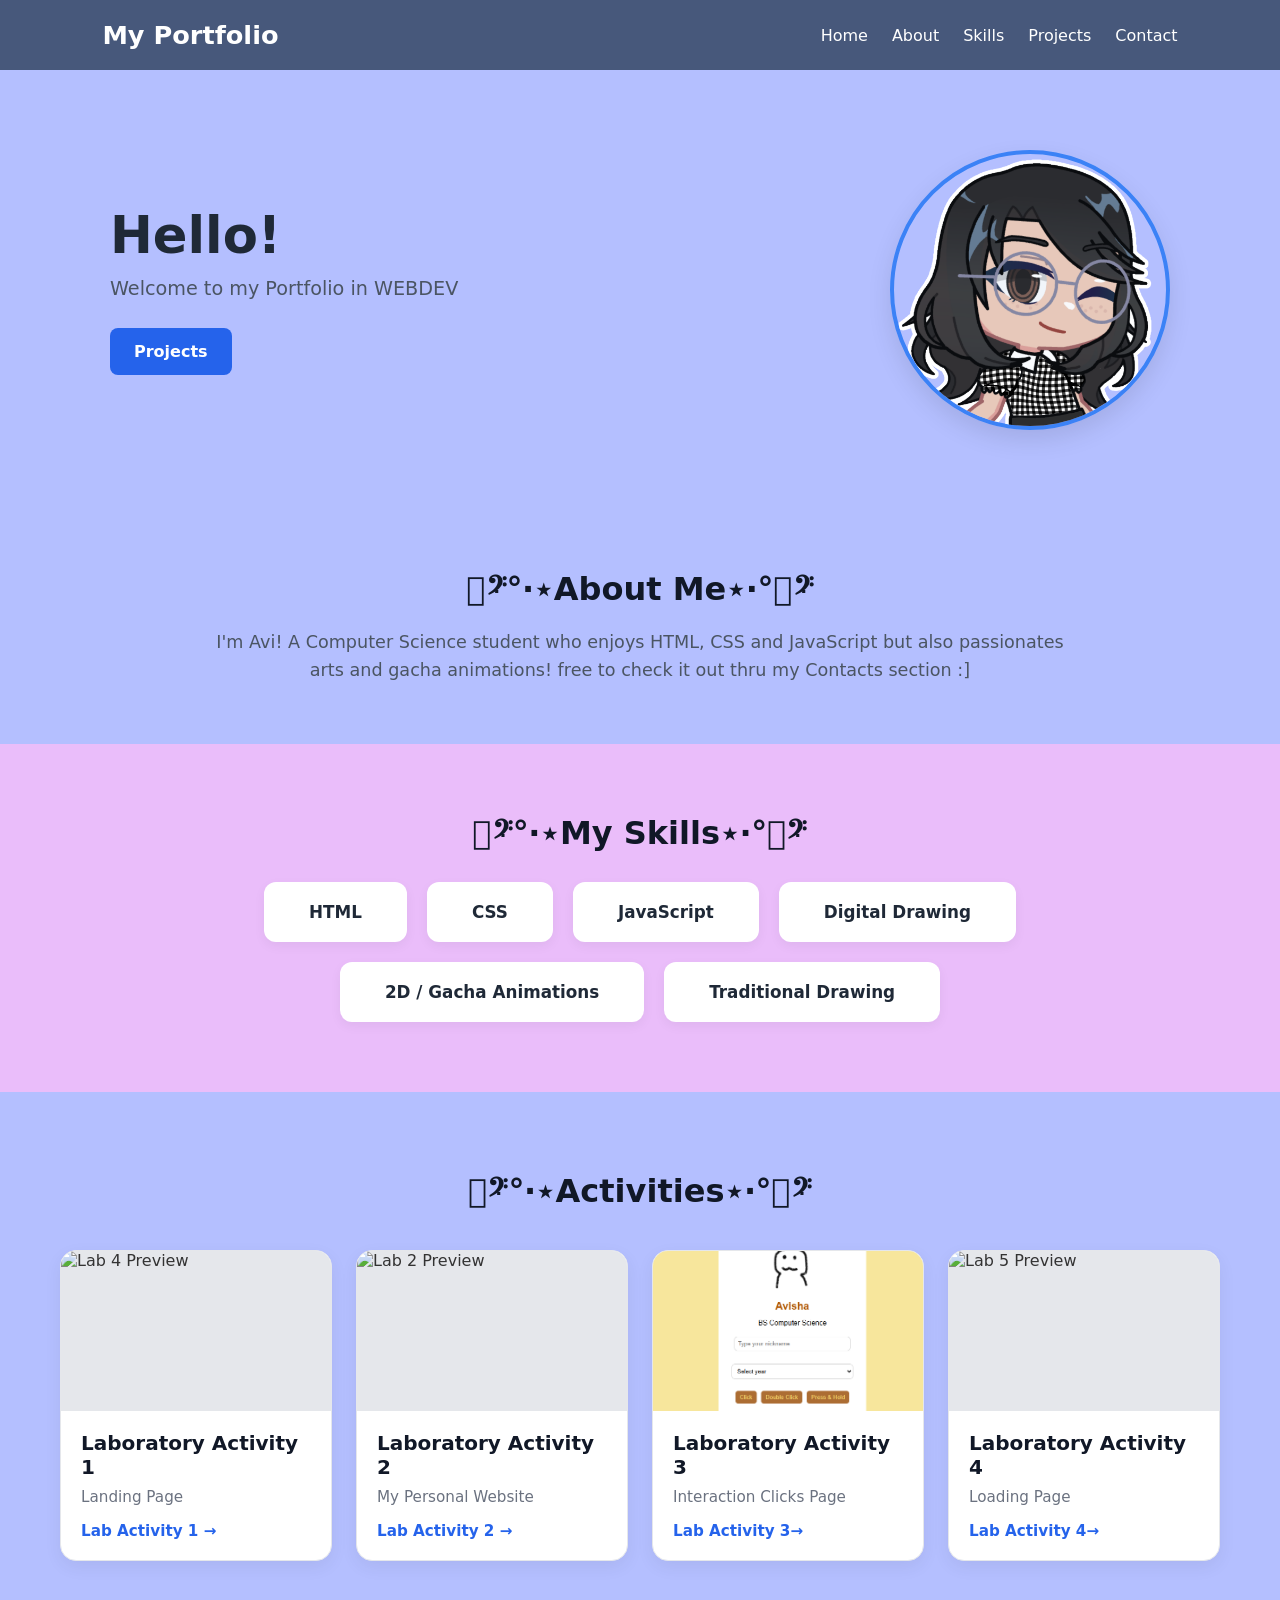
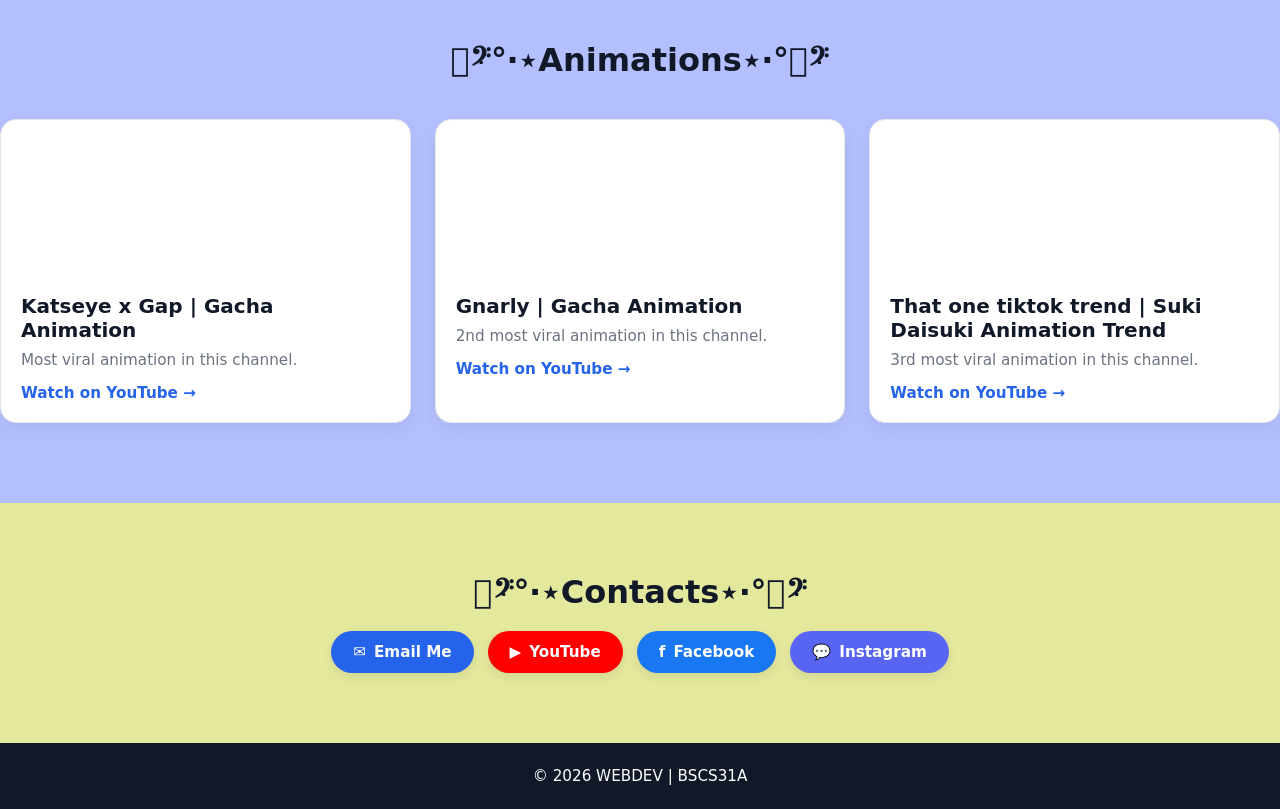
==== index.html @ 80cb9789 "Rename PORTFOLIO.html to index.html" ====
<!DOCTYPE html>
<html lang="en">
<head>
    <meta charset="UTF-8">
    <meta name="viewport" content="width=device-width, initial-scale=1.0">
    <title>My Portfolio</title>
    <style>
        /* Reset and Base Styles */
        * {
            margin: 0;
            padding: 0;
            box-sizing: border-box;
            font-family: system-ui, -apple-system, BlinkMacSystemFont, 'Segoe UI', Roboto, Oxygen, Ubuntu, Cantarell, 'Open Sans', 'Helvetica Neue', sans-serif;
            scroll-behavior: smooth;
        }

        body {
            background-color: #b4bfff;
            color: #333333;
        }

        /* Dark Top Navigation Bar */
        header {
            background-color: #47587b;
            color: #ffffff;
            display: flex;
            justify-content: space-between;
            align-items: center;
            padding: 20px 8%;
            position: sticky;
            top: 0;
            z-index: 1000;
        }

        header h1 {
            font-size: 1.6rem;
            font-weight: bold;
        }

        nav ul {
            display: flex;
            list-style: none;
            gap: 24px;
        }

        nav a {
            color: #ffffff;
            text-decoration: none;
            font-size: 1rem;
            font-weight: 500;
            transition: color 0.2s;
        }

        nav a:hover {
            color: #3b82f6;
        }

        /* Hero / Greeting Section */
        .hero {
            display: flex;
            justify-content: space-between;
            align-items: center;
            max-width: 1100px;
            margin: 0 auto;
            padding: 80px 20px;
        }

        .hero-text {
            max-width: 500px;
        }

        .hero-text h2 {
            font-size: 3.2rem;
            font-weight: 800;
            color: #1f2937;
            margin-bottom: 12px;
        }

        .hero-text p {
            font-size: 1.2rem;
            color: #4b5563;
            margin-bottom: 28px;
        }

        .btn-projects {
            display: inline-block;
            background-color: #2563eb;
            color: #ffffff;
            padding: 14px 24px;
            border-radius: 8px;
            text-decoration: none;
            font-weight: 600;
            font-size: 1rem;
            transition: background-color 0.2s;
        }

        .btn-projects:hover {
            background-color: #1d4ed8;
        }

        .hero-img-container {
            width: 280px;
            height: 280px;
            border-radius: 50%;
            border: 4px solid #3b82f6;
            overflow: hidden;
            display: flex;
            justify-content: center;
            align-items: center;
            box-shadow: 0 10px 25px rgba(0,0,0,0.1);
        }

        .hero-img-container img {
            width: 100%;
            height: 100%;
            object-fit: cover;
            transform: scale(2.0) translate(10px, 50px);
            
        }

        /* About Section */
        .section-title {
            text-align: center;
            font-size: 2rem;
            font-weight: bold;
            color: #111827;
            margin-bottom: 20px;
        }

        .about-section {
            max-width: 900px;
            margin: 0 auto;
            padding: 60px 20px;
            text-align: center;
        }

        .about-section p {
            color: #4b5563;
            font-size: 1.1rem;
            line-height: 1.6;
        }

        /* Skills Section with Light Gray Background */
        .skills-section {
            background-color: #eabdfa;
            padding: 70px 20px;
            text-align: center;
        }

        .skills-grid {
            display: flex;
            justify-content: center;
            flex-wrap: wrap;
            gap: 20px;
            max-width: 1000px;
            margin: 30px auto 0;
        }

        .skill-pill {
            background-color: #ffffff;
            padding: 20px 45px;
            border-radius: 12px;
            font-weight: bold;
            color: #1f2937;
            box-shadow: 0 4px 12px rgba(0, 0, 0, 0.05);
            font-size: 1.05rem;
        }

        /* Activities / Projects Section */
        .activities-section {
            max-width: 1200px;
            margin: 0 auto;
            padding: 80px 20px;
        }

        .activity-grid {
            display: grid;
            grid-template-columns: repeat(auto-fit, minmax(250px, 1fr));
            gap: 24px;
            margin-top: 40px;
        }

        .activity-card {
            background-color: #ffffff;
            border-radius: 16px;
            overflow: hidden;
            box-shadow: 0 6px 18px rgba(0,0,0,0.06);
            border: 1px solid #e5e7eb;
            transition: transform 0.2s, box-shadow 0.2s;
        }

        .activity-card:hover {
            transform: translateY(-4px);
            box-shadow: 0 12px 24px rgba(0,0,0,0.1);
        }

        .card-preview {
            width: 100%;
            height: 160px;
            background-color: #e5e7eb;
            overflow: hidden;
        }

        .card-preview img {
            width: 100%;
            height: 100%;
            object-fit: cover;
        }

        .card-content {
            padding: 20px;
        }

        .card-content h3 {
            font-size: 1.25rem;
            font-weight: bold;
            color: #111827;
            margin-bottom: 8px;
        }

        .card-content p {
            font-size: 0.95rem;
            color: #6b7280;
            line-height: 1.4;
            margin-bottom: 12px;
        }

        .card-content a {
            color: #2563eb;
            text-decoration: none;
            font-weight: bold;
            font-size: 0.95rem;
        }
        
        /* Shorts Grid Layout (Slightly narrower cards for vertical videos) */
.shorts-grid {
    display: grid;
    grid-template-columns: repeat(auto-fit, minmax(240px, 300px));
    gap: 24px;
    justify-content: center;
}

/* Vertical 9:16 Ratio Container */
.short-container {
    position: relative;
    width: 100%;
    padding-bottom: 177.78%; /* 9:16 Vertical Ratio */
    height: 0;
    overflow: hidden;
    background-color: #000000;
    border-top-left-radius: 16px;
    border-top-right-radius: 16px;
}

.short-container iframe {
    position: absolute;
    top: 0;
    left: 0;
    width: 100%;
    height: 100%;
    border: none;
}
.video-thumb {
    width: 100%;
    height: 100%;
    object-fit: cover;
    border-top-left-radius: 16px;
    border-top-right-radius: 16px;
}
        /* Contact Section */
        .contact-section {
            margin-top: 80px;
            background-color: #aec5dc;
            padding: 70px 20px;
            text-align: center;
        }

        /* Contact Section Alignment */
.contact-section {
    background-color: #e4e89d;
    padding: 70px 20px;
    text-align: center;
}

.contact-subtext {
    color: #6b7280;
    font-size: 1rem;
    margin-bottom: 25px;
}

/* Button Container */
.contact-buttons {
    display: flex;
    justify-content: center;
    flex-wrap: wrap;
    gap: 14px;
    max-width: 650px;
    margin: 0 auto;
}

/* Base Button Styling */
.btn-contact {
    display: inline-flex;
    align-items: center;
    gap: 8px;
    padding: 12px 22px;
    border-radius: 30px;
    font-size: 0.95rem;
    font-weight: 600;
    text-decoration: none;
    color: #ffffff;
    transition: transform 0.2s, box-shadow 0.2s, background-color 0.2s;
    box-shadow: 0 4px 10px rgba(0, 0, 0, 0.08);
}

.btn-contact:hover {
    transform: translateY(-3px);
    box-shadow: 0 8px 18px rgba(0, 0, 0, 0.15);
}

/* Individual Platform Colors */
.btn-email {
    background-color: #2563eb; /* Blue */
}
.btn-email:hover {
    background-color: #1d4ed8;
}

.btn-yt {
    background-color: #ff0000; /* Red */
}
.btn-yt:hover {
    background-color: #cc0000;
}

.btn-fb {
    background-color: #1877f2; /* Facebook Blue */
}
.btn-fb:hover {
    background-color: #0d65d9;
}

.btn-instagram {
    background-color: #5865f2; /* Discord Blurple */
}
.btn-instagram:hover {
    background-color: #4752c4;
}

        /* Dark Footer */
        footer {
            background-color: #111827;
            color: #ffffff;
            text-align: center;
            padding: 24px;
            font-size: 0.95rem;
        }

        /* Mobile Responsiveness */
        @media (max-width: 768px) {
            .hero {
                flex-direction: column-reverse;
                text-align: center;
                gap: 40px;
            }
            .hero-text h2 {
                font-size: 2.4rem;
            }
            nav ul {
                gap: 12px;
                font-size: 0.9rem;
            }
        }
    </style>
</head>
<body>

<!--HTML NA ITO-->
    <!-- Dark Navigation Header -->
    <header>
        <h1>My Portfolio</h1>
        <nav>
            <ul>
                <li><a href="#home">Home</a></li>
                <li><a href="#about">About</a></li>
                <li><a href="#skills">Skills</a></li>
                <li><a href="#projects">Projects</a></li>
                <li><a href="#contact">Contact</a></li>
            </ul>
        </nav>
    </header>

    <!-- Main Hero Section -->
    <section id="home" class="hero">
        <div class="hero-text">
            <h2>Hello!</h2>
            <p>Welcome to my Portfolio in WEBDEV</p>
            <a href="#projects" class="btn-projects">Projects</a>
        </div>
        <div class="hero-img-container">
            <!-- Replace 'yey.png' with your avatar image file name -->
            <img src="gacha.png" alt="Profile Avatar">
        </div>
    </section>

    <!-- About Me Section -->
    <section id="about" class="about-section">
        <h2 class="section-title">𓏲ּ𝄢°‧⋆About Me⋆‧°𓏲ּ𝄢</h2>
        <p>
            I'm Avi! A Computer Science student who enjoys HTML, CSS and JavaScript but also passionates arts and gacha animations! free to check it out thru my Contacts section :]
        </p>
    </section>

    <!-- Skills Section -->
    <section id="skills" class="skills-section">
        <h2 class="section-title">𓏲ּ𝄢°‧⋆My Skills⋆‧°𓏲ּ𝄢</h2>
        <div class="skills-grid">
            <div class="skill-pill">HTML</div>
            <div class="skill-pill">CSS</div>
            <div class="skill-pill">JavaScript</div>
            <div class="skill-pill">Digital Drawing</div>
            <div class="skill-pill">2D / Gacha Animations</div>
            <div class="skill-pill">Traditional Drawing</div>
        </div>
    </section>

    <!-- Projects / Activities Section -->
    <section id="projects" class="activities-section">
        <h2 class="section-title">𓏲ּ𝄢°‧⋆Activities⋆‧°𓏲ּ𝄢</h2>
        
        <div class="activity-grid">
            <!-- Laboratory Activity 1 -->
            <div class="activity-card">
                <div class="card-preview">
                    <img src="picture1.png" alt="Lab 4 Preview">
                </div>
                <div class="card-content">
                    <h3>Laboratory Activity 1</h3>
                    <p>Landing Page</p>
                    <a href="Activity.html" target="_blank">Lab Activity 1 &rarr;</a>
                </div>
            </div>

            <!-- Laboratory Activity 2 -->
            <div class="activity-card">
                <div class="card-preview">
                    <img src="picture2.png" alt="Lab 2 Preview">
                </div>
                <div class="card-content">
                    <h3>Laboratory Activity 2</h3>
                    <p>My Personal Website</p>
                    <a href="Activity2.html" target="_blank">Lab Activity 2 &rarr;</a>
                </div>
            </div>

            <!-- Laboratory Activity 3-->
            <div class="activity-card">
                <div class="card-preview">
                    <img src="picture4.PNG" alt="Lab 3 Preview">
                </div>
                <div class="card-content">
                    <h3>Laboratory Activity 3</h3>
                    <p>Interaction Clicks Page</p>
                    <a href="2profile.html" target="_blank">Lab Activity 3&rarr;</a>
                </div>
            </div>

            <!-- Laboratory Activity 4 -->
             <div class="activity-card">
                <div class="card-preview">
                    <img src="picture5.png" alt="Lab 5 Preview">
                </div>
                <div class="card-content">
                    <h3>Laboratory Activity 4</h3>
                    <p>Loading Page</p>
                    <a href="Activity4.html" target="_blank">Lab Activity 4&rarr;</a>
                </div>
            </div>
    </section>

    <section class="videos-section">
    <h2 class="section-title">𓏲ּ𝄢°‧⋆Animations⋆‧°𓏲ּ𝄢</h2>

    <div class="activity-grid">
        <!-- Video Card 1 -->
        <div class="activity-card">
            <div class="video-container">
                <iframe 
                    src="https://www.youtube.com/embed/sNlD7rQQYEw"
                    title="YouTube video player" 
                    frameborder="0" 
                    allow="accelerometer; autoplay; clipboard-write; encrypted-media; gyroscope; picture-in-picture" 
                    allowfullscreen>
                </iframe>   
            </div>
            <div class="card-content">
                <h3>Katseye x Gap | Gacha Animation</h3>
                <p>Most viral animation in this channel.</p>
                <a href="https://www.youtube.com/shorts/sNlD7rQQYEw" target="_blank" class="card-link">
                    Watch on YouTube &rarr;
                </a>
            </div>
        </div>

        <!-- Video Card 2 -->
        <div class="activity-card">
            <div class="video-container">
                <iframe 
                    src="https://www.youtube.com/embed/wh6aza7DMfI" 
                    title="YouTube video player" 
                    frameborder="0" 
                    allow="accelerometer; autoplay; clipboard-write; encrypted-media; gyroscope; picture-in-picture" 
                    allowfullscreen>
                </iframe>
            </div>
            <div class="card-content">
                <h3>Gnarly | Gacha Animation</h3>
                <p>2nd most viral animation in this channel.</p>
                <a href="https://www.youtube.com/shorts/wh6aza7DMfI" target="_blank" class="card-link">
                    Watch on YouTube &rarr;
                </a>
            </div>
        </div>

        <!-- Video Card 3 -->
        <div class="activity-card">
            <div class="video-container">
                <iframe 
                    src="https://www.youtube.com/embed/biYTb5ny080" 
                    title="YouTube video player" 
                    frameborder="0" 
                    allow="accelerometer; autoplay; clipboard-write; encrypted-media; gyroscope; picture-in-picture" 
                    allowfullscreen>
                </iframe>
            </div>
            <div class="card-content">
                <h3>That one tiktok trend | Suki Daisuki Animation Trend</h3>
                <p>3rd most viral animation in this channel.</p>
                <a href="https://www.youtube.com/shorts/biYTb5ny080" target="_blank" class="card-link">
                    Watch on YouTube &rarr;
                </a>
            </div>
        </div>
    </div>
</section>

    <!-- Contact Section -->
    <section id="contact" class="contact-section">
        <h2 class="section-title">𓏲ּ𝄢°‧⋆Contacts⋆‧°𓏲ּ𝄢</h2>
        
    <div class="contact-buttons">
        <!-- Email Button -->
        <a href="https://mail.google.com/mail/?view=cm&fs=1&to=avchavas@gmail.com" target="_blank" class="btn-contact btn-email">
            <span>✉️</span> Email Me
        </a>

        <!-- YouTube Button -->
        <a href="https://www.youtube.com/@Aaaavii" target="_blank" class="btn-contact btn-yt">
            <span>▶</span> YouTube
        </a>

        <!-- Facebook Button -->
        <a href="https://www.facebook.com/aviilionaire" target="_blank" class="btn-contact btn-fb">
            <span>f</span> Facebook
        </a>

        <!-- Instagram Button -->
        <a href="https://www.instagram.com/aviigeddon/" target="_blank" class="btn-contact btn-instagram">
            <span>💬</span> Instagram
        </a>
    </div>
</section>
    </section>

    <!-- Dark Footer -->
    <footer>
        <p>© 2026 WEBDEV | BSCS31A</p>
    </footer>

</body>
</html>
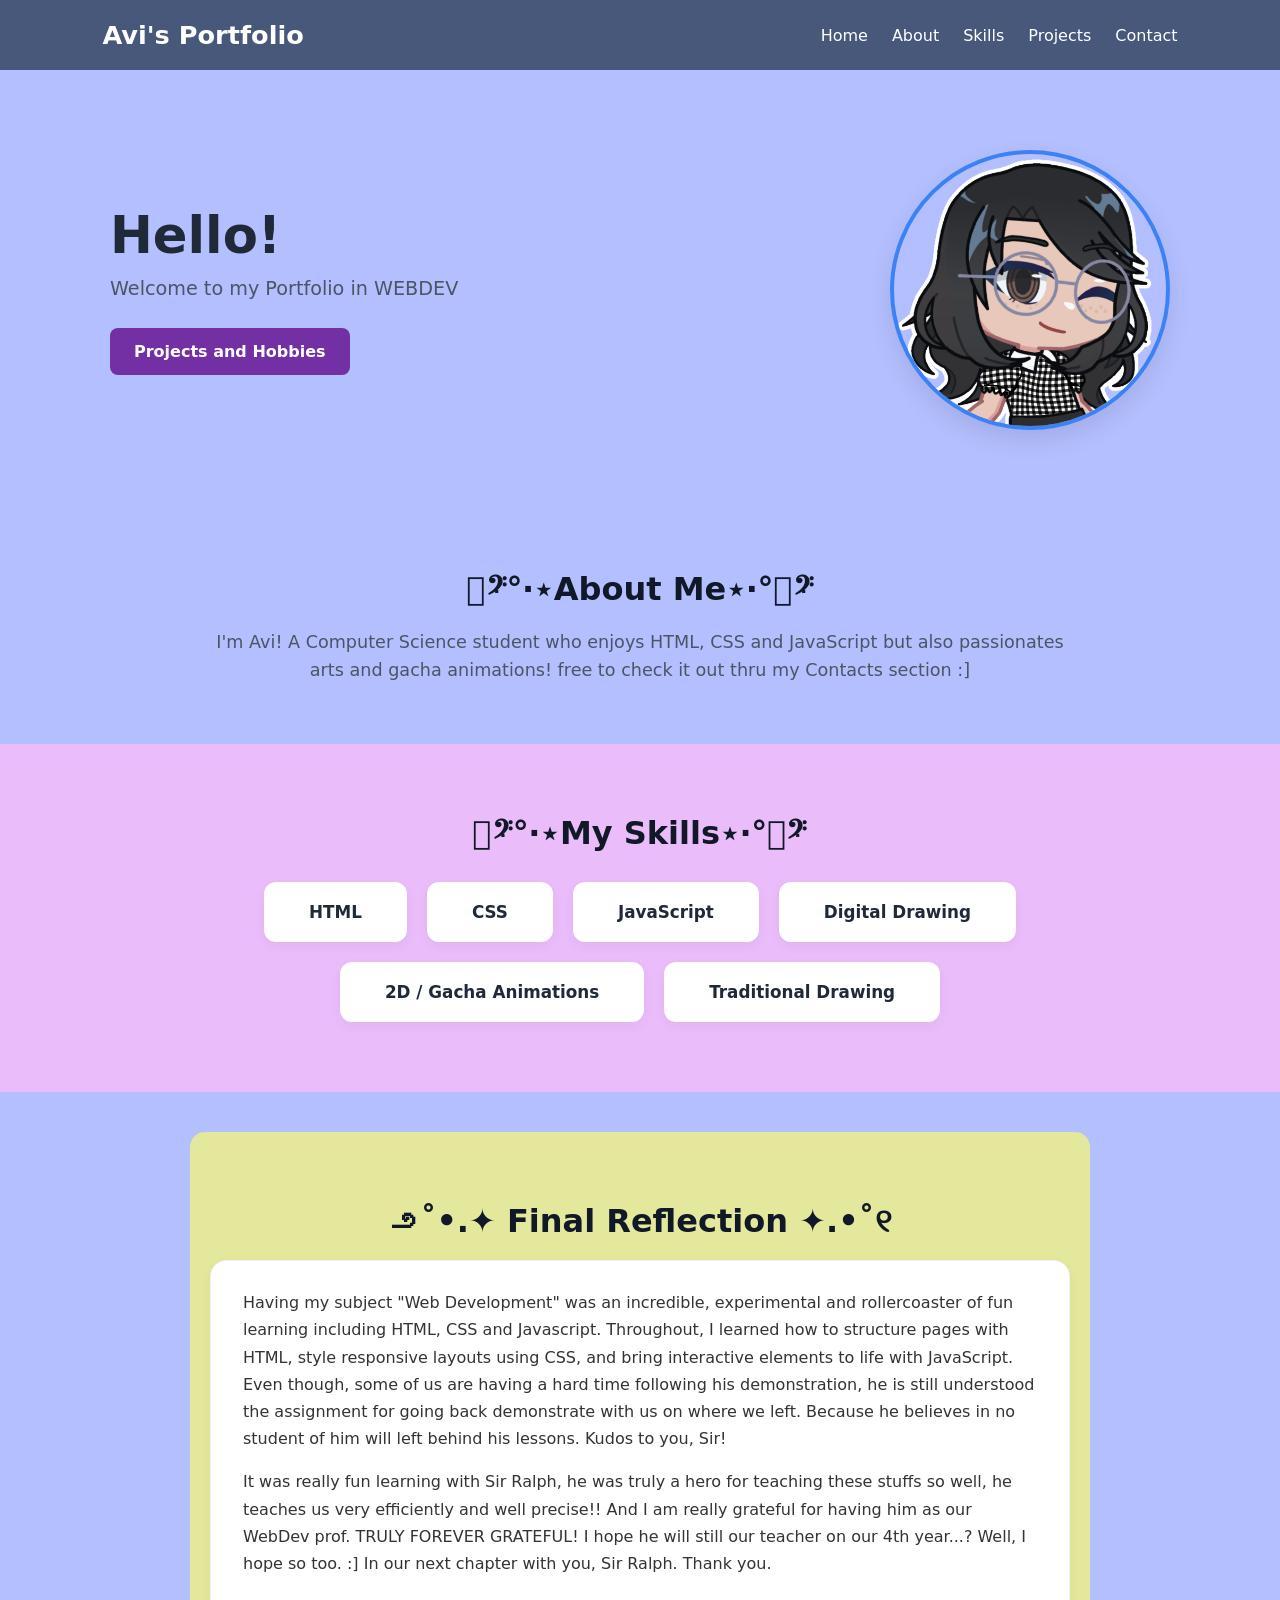
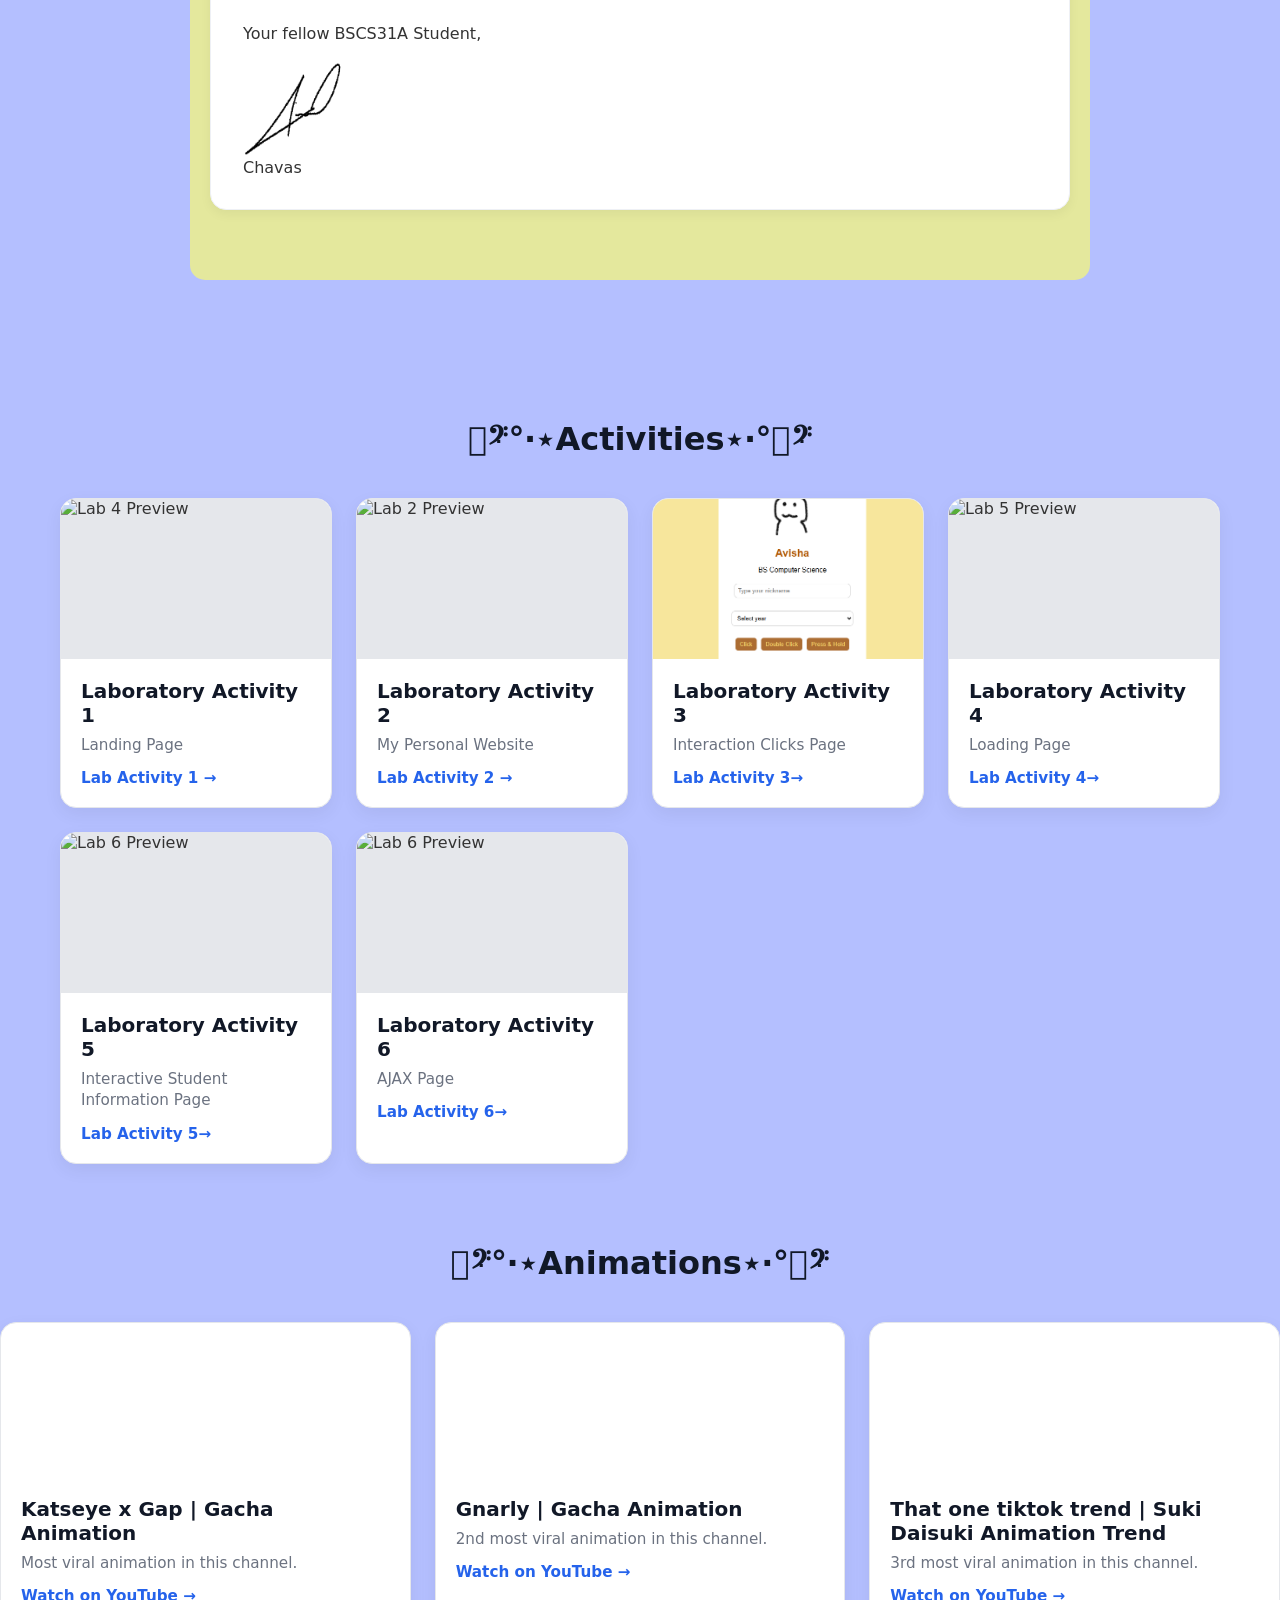
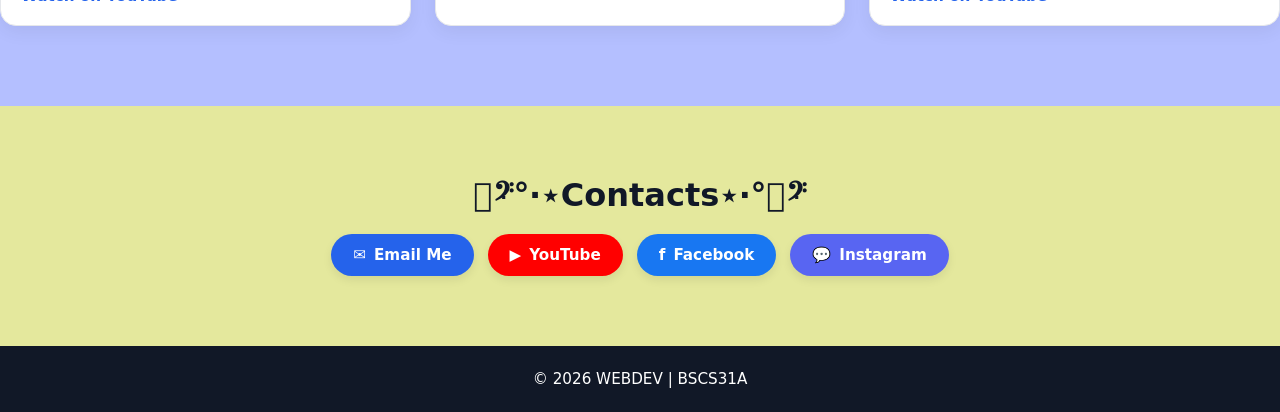
==== commit f677c4ff: "Rename PORTFOLIO.html to index.html" ====
--- a/index.html
+++ b/index.html
@@ -1,581 +1,691 @@
-<!DOCTYPE html>
-<html lang="en">
-<head>
-    <meta charset="UTF-8">
-    <meta name="viewport" content="width=device-width, initial-scale=1.0">
-    <title>My Portfolio</title>
-    <style>
-        /* Reset and Base Styles */
-        * {
-            margin: 0;
-            padding: 0;
-            box-sizing: border-box;
-            font-family: system-ui, -apple-system, BlinkMacSystemFont, 'Segoe UI', Roboto, Oxygen, Ubuntu, Cantarell, 'Open Sans', 'Helvetica Neue', sans-serif;
-            scroll-behavior: smooth;
-        }
-
-        body {
-            background-color: #b4bfff;
-            color: #333333;
-        }
-
-        /* Dark Top Navigation Bar */
-        header {
-            background-color: #47587b;
-            color: #ffffff;
-            display: flex;
-            justify-content: space-between;
-            align-items: center;
-            padding: 20px 8%;
-            position: sticky;
-            top: 0;
-            z-index: 1000;
-        }
-
-        header h1 {
-            font-size: 1.6rem;
-            font-weight: bold;
-        }
-
-        nav ul {
-            display: flex;
-            list-style: none;
-            gap: 24px;
-        }
-
-        nav a {
-            color: #ffffff;
-            text-decoration: none;
-            font-size: 1rem;
-            font-weight: 500;
-            transition: color 0.2s;
-        }
-
-        nav a:hover {
-            color: #3b82f6;
-        }
-
-        /* Hero / Greeting Section */
-        .hero {
-            display: flex;
-            justify-content: space-between;
-            align-items: center;
-            max-width: 1100px;
-            margin: 0 auto;
-            padding: 80px 20px;
-        }
-
-        .hero-text {
-            max-width: 500px;
-        }
-
-        .hero-text h2 {
-            font-size: 3.2rem;
-            font-weight: 800;
-            color: #1f2937;
-            margin-bottom: 12px;
-        }
-
-        .hero-text p {
-            font-size: 1.2rem;
-            color: #4b5563;
-            margin-bottom: 28px;
-        }
-
-        .btn-projects {
-            display: inline-block;
-            background-color: #2563eb;
-            color: #ffffff;
-            padding: 14px 24px;
-            border-radius: 8px;
-            text-decoration: none;
-            font-weight: 600;
-            font-size: 1rem;
-            transition: background-color 0.2s;
-        }
-
-        .btn-projects:hover {
-            background-color: #1d4ed8;
-        }
-
-        .hero-img-container {
-            width: 280px;
-            height: 280px;
-            border-radius: 50%;
-            border: 4px solid #3b82f6;
-            overflow: hidden;
-            display: flex;
-            justify-content: center;
-            align-items: center;
-            box-shadow: 0 10px 25px rgba(0,0,0,0.1);
-        }
-
-        .hero-img-container img {
-            width: 100%;
-            height: 100%;
-            object-fit: cover;
-            transform: scale(2.0) translate(10px, 50px);
-            
-        }
-
-        /* About Section */
-        .section-title {
-            text-align: center;
-            font-size: 2rem;
-            font-weight: bold;
-            color: #111827;
-            margin-bottom: 20px;
-        }
-
-        .about-section {
-            max-width: 900px;
-            margin: 0 auto;
-            padding: 60px 20px;
-            text-align: center;
-        }
-
-        .about-section p {
-            color: #4b5563;
-            font-size: 1.1rem;
-            line-height: 1.6;
-        }
-
-        /* Skills Section with Light Gray Background */
-        .skills-section {
-            background-color: #eabdfa;
-            padding: 70px 20px;
-            text-align: center;
-        }
-
-        .skills-grid {
-            display: flex;
-            justify-content: center;
-            flex-wrap: wrap;
-            gap: 20px;
-            max-width: 1000px;
-            margin: 30px auto 0;
-        }
-
-        .skill-pill {
-            background-color: #ffffff;
-            padding: 20px 45px;
-            border-radius: 12px;
-            font-weight: bold;
-            color: #1f2937;
-            box-shadow: 0 4px 12px rgba(0, 0, 0, 0.05);
-            font-size: 1.05rem;
-        }
-
-        /* Activities / Projects Section */
-        .activities-section {
-            max-width: 1200px;
-            margin: 0 auto;
-            padding: 80px 20px;
-        }
-
-        .activity-grid {
-            display: grid;
-            grid-template-columns: repeat(auto-fit, minmax(250px, 1fr));
-            gap: 24px;
-            margin-top: 40px;
-        }
-
-        .activity-card {
-            background-color: #ffffff;
-            border-radius: 16px;
-            overflow: hidden;
-            box-shadow: 0 6px 18px rgba(0,0,0,0.06);
-            border: 1px solid #e5e7eb;
-            transition: transform 0.2s, box-shadow 0.2s;
-        }
-
-        .activity-card:hover {
-            transform: translateY(-4px);
-            box-shadow: 0 12px 24px rgba(0,0,0,0.1);
-        }
-
-        .card-preview {
-            width: 100%;
-            height: 160px;
-            background-color: #e5e7eb;
-            overflow: hidden;
-        }
-
-        .card-preview img {
-            width: 100%;
-            height: 100%;
-            object-fit: cover;
-        }
-
-        .card-content {
-            padding: 20px;
-        }
-
-        .card-content h3 {
-            font-size: 1.25rem;
-            font-weight: bold;
-            color: #111827;
-            margin-bottom: 8px;
-        }
-
-        .card-content p {
-            font-size: 0.95rem;
-            color: #6b7280;
-            line-height: 1.4;
-            margin-bottom: 12px;
-        }
-
-        .card-content a {
-            color: #2563eb;
-            text-decoration: none;
-            font-weight: bold;
-            font-size: 0.95rem;
-        }
-        
-        /* Shorts Grid Layout (Slightly narrower cards for vertical videos) */
-.shorts-grid {
-    display: grid;
-    grid-template-columns: repeat(auto-fit, minmax(240px, 300px));
-    gap: 24px;
-    justify-content: center;
-}
-
-/* Vertical 9:16 Ratio Container */
-.short-container {
-    position: relative;
-    width: 100%;
-    padding-bottom: 177.78%; /* 9:16 Vertical Ratio */
-    height: 0;
-    overflow: hidden;
-    background-color: #000000;
-    border-top-left-radius: 16px;
-    border-top-right-radius: 16px;
-}
-
-.short-container iframe {
-    position: absolute;
-    top: 0;
-    left: 0;
-    width: 100%;
-    height: 100%;
-    border: none;
-}
-.video-thumb {
-    width: 100%;
-    height: 100%;
-    object-fit: cover;
-    border-top-left-radius: 16px;
-    border-top-right-radius: 16px;
-}
-        /* Contact Section */
-        .contact-section {
-            margin-top: 80px;
-            background-color: #aec5dc;
-            padding: 70px 20px;
-            text-align: center;
-        }
-
-        /* Contact Section Alignment */
-.contact-section {
-    background-color: #e4e89d;
-    padding: 70px 20px;
-    text-align: center;
-}
-
-.contact-subtext {
-    color: #6b7280;
-    font-size: 1rem;
-    margin-bottom: 25px;
-}
-
-/* Button Container */
-.contact-buttons {
-    display: flex;
-    justify-content: center;
-    flex-wrap: wrap;
-    gap: 14px;
-    max-width: 650px;
-    margin: 0 auto;
-}
-
-/* Base Button Styling */
-.btn-contact {
-    display: inline-flex;
-    align-items: center;
-    gap: 8px;
-    padding: 12px 22px;
-    border-radius: 30px;
-    font-size: 0.95rem;
-    font-weight: 600;
-    text-decoration: none;
-    color: #ffffff;
-    transition: transform 0.2s, box-shadow 0.2s, background-color 0.2s;
-    box-shadow: 0 4px 10px rgba(0, 0, 0, 0.08);
-}
-
-.btn-contact:hover {
-    transform: translateY(-3px);
-    box-shadow: 0 8px 18px rgba(0, 0, 0, 0.15);
-}
-
-/* Individual Platform Colors */
-.btn-email {
-    background-color: #2563eb; /* Blue */
-}
-.btn-email:hover {
-    background-color: #1d4ed8;
-}
-
-.btn-yt {
-    background-color: #ff0000; /* Red */
-}
-.btn-yt:hover {
-    background-color: #cc0000;
-}
-
-.btn-fb {
-    background-color: #1877f2; /* Facebook Blue */
-}
-.btn-fb:hover {
-    background-color: #0d65d9;
-}
-
-.btn-instagram {
-    background-color: #5865f2; /* Discord Blurple */
-}
-.btn-instagram:hover {
-    background-color: #4752c4;
-}
-
-        /* Dark Footer */
-        footer {
-            background-color: #111827;
-            color: #ffffff;
-            text-align: center;
-            padding: 24px;
-            font-size: 0.95rem;
-        }
-
-        /* Mobile Responsiveness */
-        @media (max-width: 768px) {
-            .hero {
-                flex-direction: column-reverse;
-                text-align: center;
-                gap: 40px;
-            }
-            .hero-text h2 {
-                font-size: 2.4rem;
-            }
-            nav ul {
-                gap: 12px;
-                font-size: 0.9rem;
-            }
-        }
-    </style>
-</head>
-<body>
-
-<!--HTML NA ITO-->
-    <!-- Dark Navigation Header -->
-    <header>
-        <h1>My Portfolio</h1>
-        <nav>
-            <ul>
-                <li><a href="#home">Home</a></li>
-                <li><a href="#about">About</a></li>
-                <li><a href="#skills">Skills</a></li>
-                <li><a href="#projects">Projects</a></li>
-                <li><a href="#contact">Contact</a></li>
-            </ul>
-        </nav>
-    </header>
-
-    <!-- Main Hero Section -->
-    <section id="home" class="hero">
-        <div class="hero-text">
-            <h2>Hello!</h2>
-            <p>Welcome to my Portfolio in WEBDEV</p>
-            <a href="#projects" class="btn-projects">Projects</a>
-        </div>
-        <div class="hero-img-container">
-            <!-- Replace 'yey.png' with your avatar image file name -->
-            <img src="gacha.png" alt="Profile Avatar">
-        </div>
-    </section>
-
-    <!-- About Me Section -->
-    <section id="about" class="about-section">
-        <h2 class="section-title">𓏲ּ𝄢°‧⋆About Me⋆‧°𓏲ּ𝄢</h2>
-        <p>
-            I'm Avi! A Computer Science student who enjoys HTML, CSS and JavaScript but also passionates arts and gacha animations! free to check it out thru my Contacts section :]
-        </p>
-    </section>
-
-    <!-- Skills Section -->
-    <section id="skills" class="skills-section">
-        <h2 class="section-title">𓏲ּ𝄢°‧⋆My Skills⋆‧°𓏲ּ𝄢</h2>
-        <div class="skills-grid">
-            <div class="skill-pill">HTML</div>
-            <div class="skill-pill">CSS</div>
-            <div class="skill-pill">JavaScript</div>
-            <div class="skill-pill">Digital Drawing</div>
-            <div class="skill-pill">2D / Gacha Animations</div>
-            <div class="skill-pill">Traditional Drawing</div>
-        </div>
-    </section>
-
-    <!-- Projects / Activities Section -->
-    <section id="projects" class="activities-section">
-        <h2 class="section-title">𓏲ּ𝄢°‧⋆Activities⋆‧°𓏲ּ𝄢</h2>
-        
-        <div class="activity-grid">
-            <!-- Laboratory Activity 1 -->
-            <div class="activity-card">
-                <div class="card-preview">
-                    <img src="picture1.png" alt="Lab 4 Preview">
-                </div>
-                <div class="card-content">
-                    <h3>Laboratory Activity 1</h3>
-                    <p>Landing Page</p>
-                    <a href="Activity.html" target="_blank">Lab Activity 1 &rarr;</a>
-                </div>
-            </div>
-
-            <!-- Laboratory Activity 2 -->
-            <div class="activity-card">
-                <div class="card-preview">
-                    <img src="picture2.png" alt="Lab 2 Preview">
-                </div>
-                <div class="card-content">
-                    <h3>Laboratory Activity 2</h3>
-                    <p>My Personal Website</p>
-                    <a href="Activity2.html" target="_blank">Lab Activity 2 &rarr;</a>
-                </div>
-            </div>
-
-            <!-- Laboratory Activity 3-->
-            <div class="activity-card">
-                <div class="card-preview">
-                    <img src="picture4.PNG" alt="Lab 3 Preview">
-                </div>
-                <div class="card-content">
-                    <h3>Laboratory Activity 3</h3>
-                    <p>Interaction Clicks Page</p>
-                    <a href="2profile.html" target="_blank">Lab Activity 3&rarr;</a>
-                </div>
-            </div>
-
-            <!-- Laboratory Activity 4 -->
-             <div class="activity-card">
-                <div class="card-preview">
-                    <img src="picture5.png" alt="Lab 5 Preview">
-                </div>
-                <div class="card-content">
-                    <h3>Laboratory Activity 4</h3>
-                    <p>Loading Page</p>
-                    <a href="Activity4.html" target="_blank">Lab Activity 4&rarr;</a>
-                </div>
-            </div>
-    </section>
-
-    <section class="videos-section">
-    <h2 class="section-title">𓏲ּ𝄢°‧⋆Animations⋆‧°𓏲ּ𝄢</h2>
-
-    <div class="activity-grid">
-        <!-- Video Card 1 -->
-        <div class="activity-card">
-            <div class="video-container">
-                <iframe 
-                    src="https://www.youtube.com/embed/sNlD7rQQYEw"
-                    title="YouTube video player" 
-                    frameborder="0" 
-                    allow="accelerometer; autoplay; clipboard-write; encrypted-media; gyroscope; picture-in-picture" 
-                    allowfullscreen>
-                </iframe>   
-            </div>
-            <div class="card-content">
-                <h3>Katseye x Gap | Gacha Animation</h3>
-                <p>Most viral animation in this channel.</p>
-                <a href="https://www.youtube.com/shorts/sNlD7rQQYEw" target="_blank" class="card-link">
-                    Watch on YouTube &rarr;
-                </a>
-            </div>
-        </div>
-
-        <!-- Video Card 2 -->
-        <div class="activity-card">
-            <div class="video-container">
-                <iframe 
-                    src="https://www.youtube.com/embed/wh6aza7DMfI" 
-                    title="YouTube video player" 
-                    frameborder="0" 
-                    allow="accelerometer; autoplay; clipboard-write; encrypted-media; gyroscope; picture-in-picture" 
-                    allowfullscreen>
-                </iframe>
-            </div>
-            <div class="card-content">
-                <h3>Gnarly | Gacha Animation</h3>
-                <p>2nd most viral animation in this channel.</p>
-                <a href="https://www.youtube.com/shorts/wh6aza7DMfI" target="_blank" class="card-link">
-                    Watch on YouTube &rarr;
-                </a>
-            </div>
-        </div>
-
-        <!-- Video Card 3 -->
-        <div class="activity-card">
-            <div class="video-container">
-                <iframe 
-                    src="https://www.youtube.com/embed/biYTb5ny080" 
-                    title="YouTube video player" 
-                    frameborder="0" 
-                    allow="accelerometer; autoplay; clipboard-write; encrypted-media; gyroscope; picture-in-picture" 
-                    allowfullscreen>
-                </iframe>
-            </div>
-            <div class="card-content">
-                <h3>That one tiktok trend | Suki Daisuki Animation Trend</h3>
-                <p>3rd most viral animation in this channel.</p>
-                <a href="https://www.youtube.com/shorts/biYTb5ny080" target="_blank" class="card-link">
-                    Watch on YouTube &rarr;
-                </a>
-            </div>
-        </div>
-    </div>
-</section>
-
-    <!-- Contact Section -->
-    <section id="contact" class="contact-section">
-        <h2 class="section-title">𓏲ּ𝄢°‧⋆Contacts⋆‧°𓏲ּ𝄢</h2>
-        
-    <div class="contact-buttons">
-        <!-- Email Button -->
-        <a href="https://mail.google.com/mail/?view=cm&fs=1&to=avchavas@gmail.com" target="_blank" class="btn-contact btn-email">
-            <span>✉️</span> Email Me
-        </a>
-
-        <!-- YouTube Button -->
-        <a href="https://www.youtube.com/@Aaaavii" target="_blank" class="btn-contact btn-yt">
-            <span>▶</span> YouTube
-        </a>
-
-        <!-- Facebook Button -->
-        <a href="https://www.facebook.com/aviilionaire" target="_blank" class="btn-contact btn-fb">
-            <span>f</span> Facebook
-        </a>
-
-        <!-- Instagram Button -->
-        <a href="https://www.instagram.com/aviigeddon/" target="_blank" class="btn-contact btn-instagram">
-            <span>💬</span> Instagram
-        </a>
-    </div>
-</section>
-    </section>
-
-    <!-- Dark Footer -->
-    <footer>
-        <p>© 2026 WEBDEV | BSCS31A</p>
-    </footer>
-
-</body>
-</html>
+<!DOCTYPE html>
+<html lang="en">
+<head>
+    <meta charset="UTF-8">
+    <meta name="viewport" content="width=device-width, initial-scale=1.0">
+    <title>Portfolio</title>
+    <style>
+        /* Reset and Base Styles */
+        * {
+            margin: 0;
+            padding: 0;
+            box-sizing: border-box;
+            font-family: system-ui, -apple-system, BlinkMacSystemFont, 'Segoe UI', Roboto, Oxygen, Ubuntu, Cantarell, 'Open Sans', 'Helvetica Neue', sans-serif;
+            scroll-behavior: smooth;
+        }
+
+        body {
+            background-color: #b4bfff;
+            color: #333333;
+        }
+
+        /* Dark Top Navigation Bar */
+        header {
+            background-color: #47587b;
+            color: #ffffff;
+            display: flex;
+            justify-content: space-between;
+            align-items: center;
+            padding: 20px 8%;
+            position: sticky;
+            top: 0;
+            z-index: 1000;
+        }
+
+        header h1 {
+            font-size: 1.6rem;
+            font-weight: bold;
+        }
+
+        nav ul {
+            display: flex;
+            list-style: none;
+            gap: 24px;
+        }
+
+        nav a {
+            color: #ffffff;
+            text-decoration: none;
+            font-size: 1rem;
+            font-weight: 500;
+            transition: color 0.2s;
+        }
+
+        nav a:hover {
+            color: #3b82f6;
+        }
+
+        /* Hero / Greeting Section */
+        .hero {
+            display: flex;
+            justify-content: space-between;
+            align-items: center;
+            max-width: 1100px;
+            margin: 0 auto;
+            padding: 80px 20px;
+        }
+
+        .hero-text {
+            max-width: 500px;
+        }
+
+        .hero-text h2 {
+            font-size: 3.2rem;
+            font-weight: 800;
+            color: #1f2937;
+            margin-bottom: 12px;
+        }
+
+        .hero-text p {
+            font-size: 1.2rem;
+            color: #4b5563;
+            margin-bottom: 28px;
+        }
+
+        .btn-projects {
+            display: inline-block;
+            background-color: #7230a4;
+            color: #ffffff;
+            padding: 14px 24px;
+            border-radius: 8px;
+            text-decoration: none;
+            font-weight: 600;
+            font-size: 1rem;
+            transition: background-color 0.2s;
+        }
+
+        .btn-projects:hover {
+            background-color: #1d4ed8;
+        }
+
+        .hero-img-container {
+            width: 280px;
+            height: 280px;
+            border-radius: 50%;
+            border: 4px solid #3b82f6;
+            overflow: hidden;
+            display: flex;
+            justify-content: center;
+            align-items: center;
+            box-shadow: 0 10px 25px rgba(0,0,0,0.1);
+        }
+
+        .hero-img-container img {
+            width: 100%;
+            height: 100%;
+            object-fit: cover;
+            transform: scale(2.0) translate(10px, 50px);
+            
+        }
+
+        /* About Section */
+        .section-title {
+            text-align: center;
+            font-size: 2rem;
+            font-weight: bold;
+            color: #111827;
+            margin-bottom: 20px;
+        }
+
+        .about-section {
+            max-width: 900px;
+            margin: 0 auto;
+            padding: 60px 20px;
+            text-align: center;
+        }
+
+        .about-section p {
+            color: #4b5563;
+            font-size: 1.1rem;
+            line-height: 1.6;
+        }
+
+        /* Skills Section with Light Gray Background */
+        .skills-section {
+            background-color: #eabdfa;
+            padding: 70px 20px;
+            text-align: center;
+        }
+
+        .skills-grid {
+            display: flex;
+            justify-content: center;
+            flex-wrap: wrap;
+            gap: 20px;
+            max-width: 1000px;
+            margin: 30px auto 0;
+        }
+
+        .skill-pill {
+            background-color: #ffffff;
+            padding: 20px 45px;
+            border-radius: 12px;
+            font-weight: bold;
+            color: #1f2937;
+            box-shadow: 0 4px 12px rgba(0, 0, 0, 0.05);
+            font-size: 1.05rem;
+        }
+        
+        /* Reflection Section Styling */
+    .reflection-section {
+        max-width: 900px;
+        margin: 40px auto 60px auto; /* Margin to separate from header and activity section */
+        border-radius: 15px;
+        text-align: center;
+        color: #333333;
+        background-color:  #e4e89d;
+        padding: 70px 20px;
+    }
+
+    .reflection-card {
+        background-color: #ffffff;
+        border-radius: 16px;
+        padding: 28px 32px;
+        box-shadow: 0 4px 12px rgba(0, 0, 0, 0.05);
+        border: 1px solid #eef0f5;
+        text-align: left;
+        line-height: 1.7;
+        color: #333333;
+        font-size: 1rem;
+    }
+
+    .reflection-card p {
+        margin-bottom: 16px;
+    }
+
+    .reflection-card p:last-child {
+        margin-bottom: 0;
+    }
+
+    /* Container for Sign-off */
+.reflection-signature-container {
+    margin-top: 15px; /* Binawasan mula 30px papuntang 15px */
+    text-align: right;
+    display: flex;
+    flex-direction: column;
+    align-items: flex-end;
+}
+
+/* Text "Your fellow BSCS31A Student," */
+.reflection-signature-container .sign-off {
+    margin: 0; /* Tinanggal ang extra space sa ibaba ng text */
+    padding: 0;
+    font-size: 1rem;
+    color: #333333;
+}
+
+/* Signature PNG Image */
+.signature-img {
+    width: 100px; /* Maliit at mas compact na sukat */
+    height: auto;
+    margin: -5px 0 -5px 0; /* Negative margin para mas lumapit sa text sa taas at baba */
+    padding: 0;
+    display: block;
+}
+
+/* Text "Chavas" */
+.reflection-signature-container .student-name {
+    font-weight: 600;
+    font-size: 1.05rem;
+    margin: 0; /* Tinanggal ang extra space sa taas */
+    padding: 0;
+    color: #222222;
+}
+        /* Activities / Projects Section */
+        .activities-section {
+            max-width: 1200px;
+            margin: 0 auto;
+            padding: 80px 20px;
+        }
+
+        .activity-grid {
+            display: grid;
+            grid-template-columns: repeat(auto-fit, minmax(250px, 1fr));
+            gap: 24px;
+            margin-top: 40px;
+        }
+
+        .activity-card {
+            background-color: #ffffff;
+            border-radius: 16px;
+            overflow: hidden;
+            box-shadow: 0 6px 18px rgba(0,0,0,0.06);
+            border: 1px solid #e5e7eb;
+            transition: transform 0.2s, box-shadow 0.2s;
+        }
+
+        .activity-card:hover {
+            transform: translateY(-4px);
+            box-shadow: 0 12px 24px rgba(0,0,0,0.1);
+        }
+
+        .card-preview {
+            width: 100%;
+            height: 160px;
+            background-color: #e5e7eb;
+            overflow: hidden;
+        }
+
+        .card-preview img {
+            width: 100%;
+            height: 100%;
+            object-fit: cover;
+        }
+
+        .card-content {
+            padding: 20px;
+        }
+
+        .card-content h3 {
+            font-size: 1.25rem;
+            font-weight: bold;
+            color: #111827;
+            margin-bottom: 8px;
+        }
+
+        .card-content p {
+            font-size: 0.95rem;
+            color: #6b7280;
+            line-height: 1.4;
+            margin-bottom: 12px;
+        }
+
+        .card-content a {
+            color: #2563eb;
+            text-decoration: none;
+            font-weight: bold;
+            font-size: 0.95rem;
+        }
+        
+        /* Shorts Grid Layout (Slightly narrower cards for vertical videos) */
+.shorts-grid {
+    display: grid;
+    grid-template-columns: repeat(auto-fit, minmax(240px, 300px));
+    gap: 24px;
+    justify-content: center;
+}
+
+/* Vertical 9:16 Ratio Container */
+.short-container {
+    position: relative;
+    width: 100%;
+    padding-bottom: 177.78%; /* 9:16 Vertical Ratio */
+    height: 0;
+    overflow: hidden;
+    background-color: #000000;
+    border-top-left-radius: 16px;
+    border-top-right-radius: 16px;
+}
+
+.short-container iframe {
+    position: absolute;
+    top: 0;
+    left: 0;
+    width: 100%;
+    height: 100%;
+    border: none;
+}
+.video-thumb {
+    width: 100%;
+    height: 100%;
+    object-fit: cover;
+    border-top-left-radius: 16px;
+    border-top-right-radius: 16px;
+}
+        /* Contact Section */
+        .contact-section {
+            margin-top: 80px;
+            background-color: #aec5dc;
+            padding: 70px 20px;
+            text-align: center;
+        }
+
+        /* Contact Section Alignment */
+.contact-section {
+    background-color: #e4e89d;
+    padding: 70px 20px;
+    text-align: center;
+}
+
+.contact-subtext {
+    color: #6b7280;
+    font-size: 1rem;
+    margin-bottom: 25px;
+}
+
+/* Button Container */
+.contact-buttons {
+    display: flex;
+    justify-content: center;
+    flex-wrap: wrap;
+    gap: 14px;
+    max-width: 650px;
+    margin: 0 auto;
+}
+
+/* Base Button Styling */
+.btn-contact {
+    display: inline-flex;
+    align-items: center;
+    gap: 8px;
+    padding: 12px 22px;
+    border-radius: 30px;
+    font-size: 0.95rem;
+    font-weight: 600;
+    text-decoration: none;
+    color: #ffffff;
+    transition: transform 0.2s, box-shadow 0.2s, background-color 0.2s;
+    box-shadow: 0 4px 10px rgba(0, 0, 0, 0.08);
+}
+
+.btn-contact:hover {
+    transform: translateY(-3px);
+    box-shadow: 0 8px 18px rgba(0, 0, 0, 0.15);
+}
+
+/* Individual Platform Colors */
+.btn-email {
+    background-color: #2563eb; /* Blue */
+}
+.btn-email:hover {
+    background-color: #1d4ed8;
+}
+
+.btn-yt {
+    background-color: #ff0000; /* Red */
+}
+.btn-yt:hover {
+    background-color: #cc0000;
+}
+
+.btn-fb {
+    background-color: #1877f2; /* Facebook Blue */
+}
+.btn-fb:hover {
+    background-color: #0d65d9;
+}
+
+.btn-instagram {
+    background-color: #5865f2; /* Discord Blurple */
+}
+.btn-instagram:hover {
+    background-color: #4752c4;
+}
+
+        /* Dark Footer */
+        footer {
+            background-color: #111827;
+            color: #ffffff;
+            text-align: center;
+            padding: 24px;
+            font-size: 0.95rem;
+        }
+
+        /* Mobile Responsiveness */
+        @media (max-width: 768px) {
+            .hero {
+                flex-direction: column-reverse;
+                text-align: center;
+                gap: 40px;
+            }
+            .hero-text h2 {
+                font-size: 2.4rem;
+            }
+            nav ul {
+                gap: 12px;
+                font-size: 0.9rem;
+            }
+        }
+    </style>
+</head>
+<body>
+
+<!--HTML NA ITO-->
+    <!-- Dark Navigation Header -->
+    <header>
+        <h1>Avi's Portfolio</h1>
+        <nav>
+            <ul>
+                <li><a href="#home">Home</a></li>
+                <li><a href="#about">About</a></li>
+                <li><a href="#skills">Skills</a></li>
+                <li><a href="#projects">Projects</a></li>
+                <li><a href="#contact">Contact</a></li>
+            </ul>
+        </nav>
+    </header>
+
+    <!-- Main Hero Section -->
+    <section id="home" class="hero">
+        <div class="hero-text">
+            <h2>Hello!</h2>
+            <p>Welcome to my Portfolio in WEBDEV</p>
+            <a href="#projects" class="btn-projects">Projects and Hobbies</a>
+        </div>
+        <div class="hero-img-container">
+            <!-- Replace 'yey.png' with your avatar image file name -->
+            <img src="gacha.png" alt="Profile Avatar">
+        </div>
+    </section>
+
+    <!-- About Me Section -->
+    <section id="about" class="about-section">
+        <h2 class="section-title">𓏲ּ𝄢°‧⋆About Me⋆‧°𓏲ּ𝄢</h2>
+        <p>
+            I'm Avi! A Computer Science student who enjoys HTML, CSS and JavaScript but also passionates arts and gacha animations! free to check it out thru my Contacts section :]
+        </p>
+    </section>
+
+    <!-- Skills Section -->
+    <section id="skills" class="skills-section">
+        <h2 class="section-title">𓏲ּ𝄢°‧⋆My Skills⋆‧°𓏲ּ𝄢</h2>
+        <div class="skills-grid">
+            <div class="skill-pill">HTML</div>
+            <div class="skill-pill">CSS</div>
+            <div class="skill-pill">JavaScript</div>
+            <div class="skill-pill">Digital Drawing</div>
+            <div class="skill-pill">2D / Gacha Animations</div>
+            <div class="skill-pill">Traditional Drawing</div>
+        </div>
+    </section>
+
+    <!-- Final Reflection Section -->
+    <section class="reflection-section">
+    <h2 class="section-title">౨˚•.✦ Final Reflection ✦.•˚୧</h2>
+    
+    <div class="reflection-card">
+        <p>
+            Having my subject "Web Development" was an incredible, experimental and rollercoaster of fun learning including HTML, CSS and Javascript.
+            Throughout, I learned how to structure pages with HTML, style responsive layouts using CSS, and bring interactive elements to life with JavaScript. Even though, some of us are having a hard time following his demonstration, he is still understood the assignment for going back demonstrate with us on where we left. Because he believes in no student of him will left behind his lessons. Kudos to you, Sir!
+        </p>
+        <p>
+            It was really fun learning with Sir Ralph, he was truly a hero for teaching these stuffs so well, he teaches us very efficiently and well precise!! And I am really grateful for having him as our WebDev prof. TRULY FOREVER GRATEFUL! I hope he will still our teacher on our 4th year...? Well, I hope so too. :] In our next chapter with you, Sir Ralph. Thank you.
+        </p>
+        <br>
+        <p>
+        Your fellow BSCS31A Student,
+        </p>
+        <img src="signature.png" alt="Signature" class="signature-img">
+        <p>Chavas</p>
+    </div>
+    </section>
+
+    <!-- Projects / Activities Section -->
+    <section id="projects" class="activities-section">
+        <h2 class="section-title">𓏲ּ𝄢°‧⋆Activities⋆‧°𓏲ּ𝄢</h2>
+        
+        <div class="activity-grid">
+            <!-- Laboratory Activity 1 -->
+            <div class="activity-card">
+                <div class="card-preview">
+                    <img src="picture1.png" alt="Lab 4 Preview">
+                </div>
+                <div class="card-content">
+                    <h3>Laboratory Activity 1</h3>
+                    <p>Landing Page</p>
+                    <a href="Activity.html" target="_blank">Lab Activity 1 &rarr;</a>
+                </div>
+            </div>
+
+            <!-- Laboratory Activity 2 -->
+            <div class="activity-card">
+                <div class="card-preview">
+                    <img src="picture2.png" alt="Lab 2 Preview">
+                </div>
+                <div class="card-content">
+                    <h3>Laboratory Activity 2</h3>
+                    <p>My Personal Website</p>
+                    <a href="Activity2.html" target="_blank">Lab Activity 2 &rarr;</a>
+                </div>
+            </div>
+
+            <!-- Laboratory Activity 3-->
+            <div class="activity-card">
+                <div class="card-preview">
+                    <img src="picture4.PNG" alt="Lab 3 Preview">
+                </div>
+                <div class="card-content">
+                    <h3>Laboratory Activity 3</h3>
+                    <p>Interaction Clicks Page</p>
+                    <a href="2profile.html" target="_blank">Lab Activity 3&rarr;</a>
+                </div>
+            </div>
+
+            <!-- Laboratory Activity 4 -->
+             <div class="activity-card">
+                <div class="card-preview">
+                    <img src="picture5.png" alt="Lab 5 Preview">
+                </div>
+                <div class="card-content">
+                    <h3>Laboratory Activity 4</h3>
+                    <p>Loading Page</p>
+                    <a href="Activity4.html" target="_blank">Lab Activity 4&rarr;</a>
+                </div>
+            </div>
+
+            <!-- Laboratory Activity 5-->
+             <div class="activity-card">
+                <div class="card-preview">
+                    <img src="picture6.png" alt="Lab 6 Preview">
+                </div>
+                <div class="card-content">
+                    <h3>Laboratory Activity 5</h3>
+                    <p>Interactive Student Information Page</p>
+                    <a href="activity6.html" target="_blank">Lab Activity 5&rarr;</a>
+                </div>
+                </div>
+
+            <!-- Laboratory Activity 6-->
+             <div class="activity-card">
+                <div class="card-preview">
+                    <img src="picture7.png" alt="Lab 6 Preview">
+                </div>
+                <div class="card-content">
+                    <h3>Laboratory Activity 6</h3>
+                    <p>AJAX Page</p>
+                    <a href="activity7.html" target="_blank">Lab Activity 6&rarr;</a>
+                </div>
+                </div>
+    </section>
+
+    <section class="videos-section">
+    <h2 class="section-title">𓏲ּ𝄢°‧⋆Animations⋆‧°𓏲ּ𝄢</h2>
+
+    <div class="activity-grid">
+        <!-- Video Card 1 -->
+        <div class="activity-card">
+            <div class="video-container">
+                <iframe 
+                    src="https://www.youtube.com/embed/sNlD7rQQYEw"
+                    title="YouTube video player" 
+                    frameborder="0" 
+                    allow="accelerometer; autoplay; clipboard-write; encrypted-media; gyroscope; picture-in-picture" 
+                    allowfullscreen>
+                </iframe>   
+            </div>
+            <div class="card-content">
+                <h3>Katseye x Gap | Gacha Animation</h3>
+                <p>Most viral animation in this channel.</p>
+                <a href="https://www.youtube.com/shorts/sNlD7rQQYEw" target="_blank" class="card-link">
+                    Watch on YouTube &rarr;
+                </a>
+            </div>
+        </div>
+
+        <!-- Video Card 2 -->
+        <div class="activity-card">
+            <div class="video-container">
+                <iframe 
+                    src="https://www.youtube.com/embed/wh6aza7DMfI" 
+                    title="YouTube video player" 
+                    frameborder="0" 
+                    allow="accelerometer; autoplay; clipboard-write; encrypted-media; gyroscope; picture-in-picture" 
+                    allowfullscreen>
+                </iframe>
+            </div>
+            <div class="card-content">
+                <h3>Gnarly | Gacha Animation</h3>
+                <p>2nd most viral animation in this channel.</p>
+                <a href="https://www.youtube.com/shorts/wh6aza7DMfI" target="_blank" class="card-link">
+                    Watch on YouTube &rarr;
+                </a>
+            </div>
+        </div>
+
+        <!-- Video Card 3 -->
+        <div class="activity-card">
+            <div class="video-container">
+                <iframe 
+                    src="https://www.youtube.com/embed/biYTb5ny080" 
+                    title="YouTube video player" 
+                    frameborder="0" 
+                    allow="accelerometer; autoplay; clipboard-write; encrypted-media; gyroscope; picture-in-picture" 
+                    allowfullscreen>
+                </iframe>
+            </div>
+            <div class="card-content">
+                <h3>That one tiktok trend | Suki Daisuki Animation Trend</h3>
+                <p>3rd most viral animation in this channel.</p>
+                <a href="https://www.youtube.com/shorts/biYTb5ny080" target="_blank" class="card-link">
+                    Watch on YouTube &rarr;
+                </a>
+            </div>
+        </div>
+    </div>
+</section>
+
+    <!-- Contact Section -->
+    <section id="contact" class="contact-section">
+        <h2 class="section-title">𓏲ּ𝄢°‧⋆Contacts⋆‧°𓏲ּ𝄢</h2>
+        
+    <div class="contact-buttons">
+        <!-- Email Button -->
+        <a href="https://mail.google.com/mail/?view=cm&fs=1&to=avchavas@gmail.com" target="_blank" class="btn-contact btn-email">
+            <span>✉️</span> Email Me
+        </a>
+
+        <!-- YouTube Button -->
+        <a href="https://www.youtube.com/@Aaaavii" target="_blank" class="btn-contact btn-yt">
+            <span>▶</span> YouTube
+        </a>
+
+        <!-- Facebook Button -->
+        <a href="https://www.facebook.com/aviilionaire" target="_blank" class="btn-contact btn-fb">
+            <span>f</span> Facebook
+        </a>
+
+        <!-- Instagram Button -->
+        <a href="https://www.instagram.com/aviigeddon/" target="_blank" class="btn-contact btn-instagram">
+            <span>💬</span> Instagram
+        </a>
+    </div>
+</section>
+    </section>
+
+    <!-- Dark Footer -->
+    <footer>
+        <p>© 2026 WEBDEV | BSCS31A</p>
+    </footer>
+
+</body>
+</html>
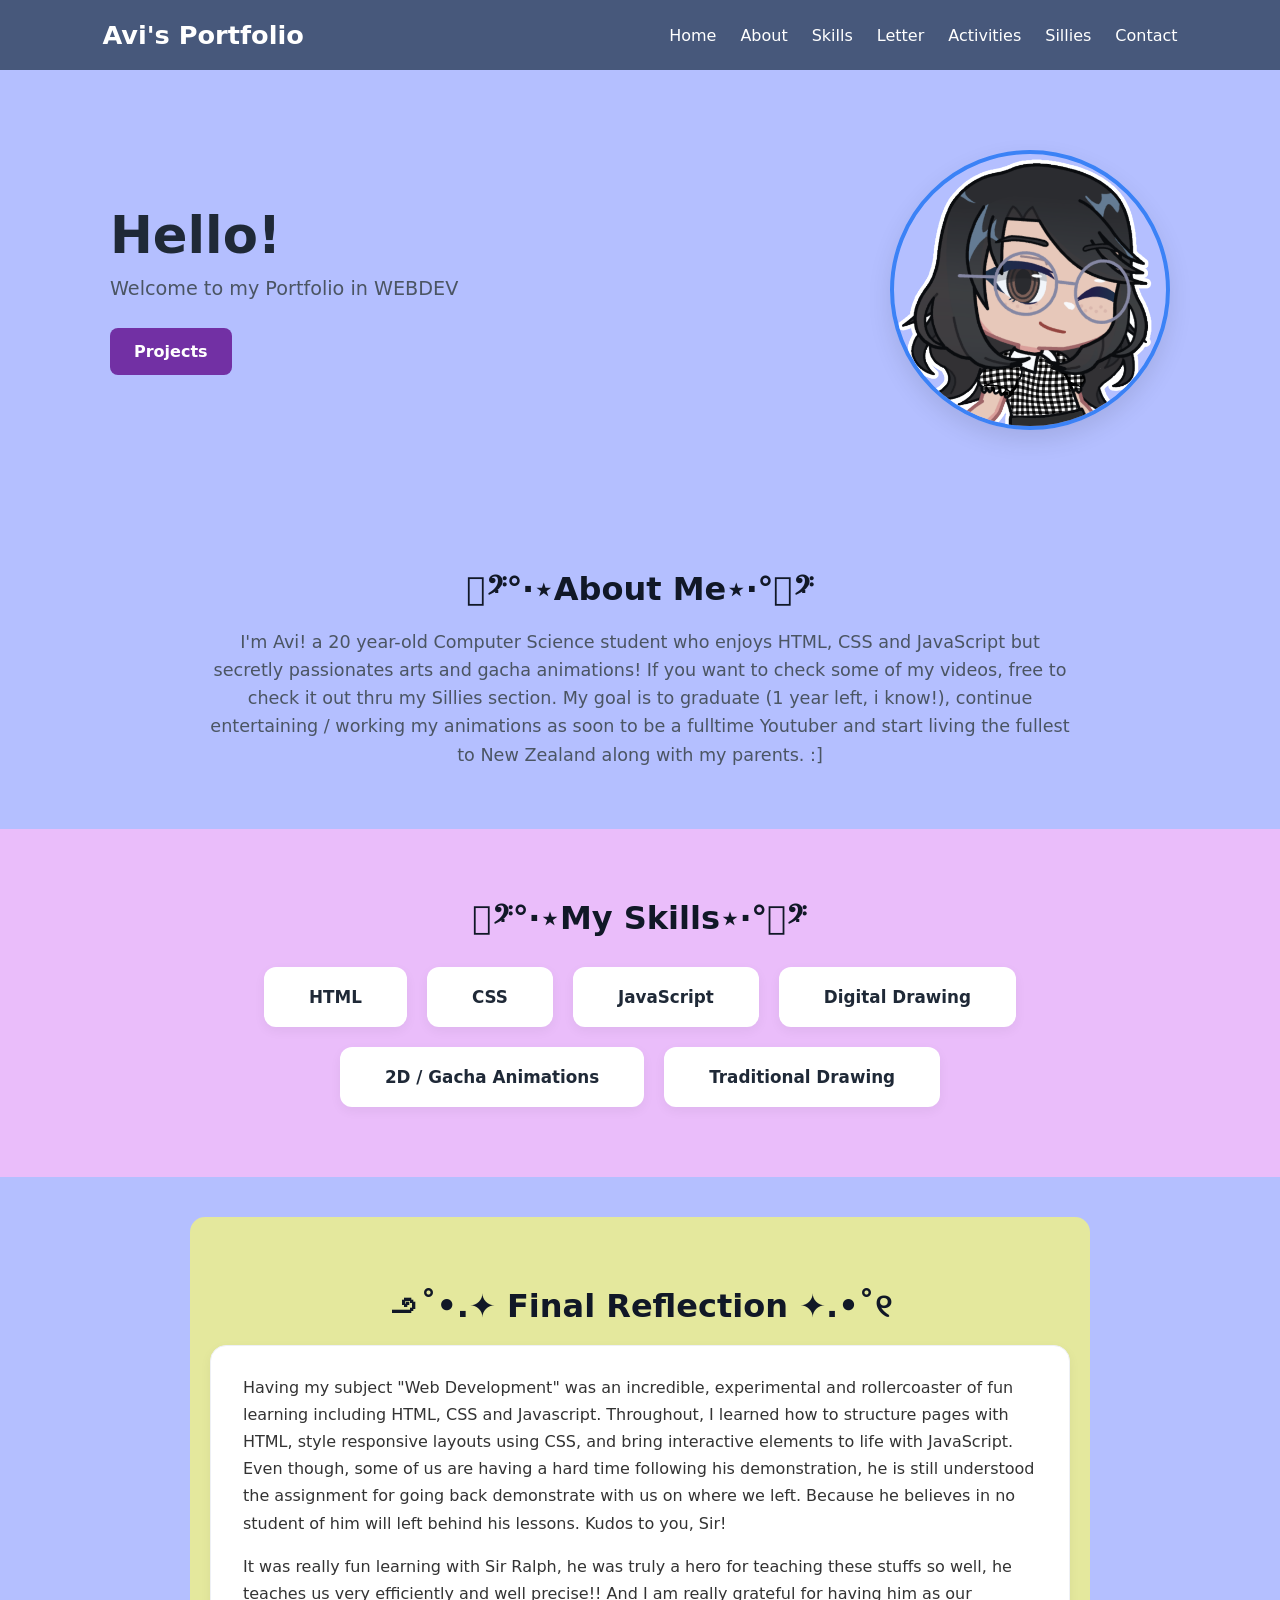
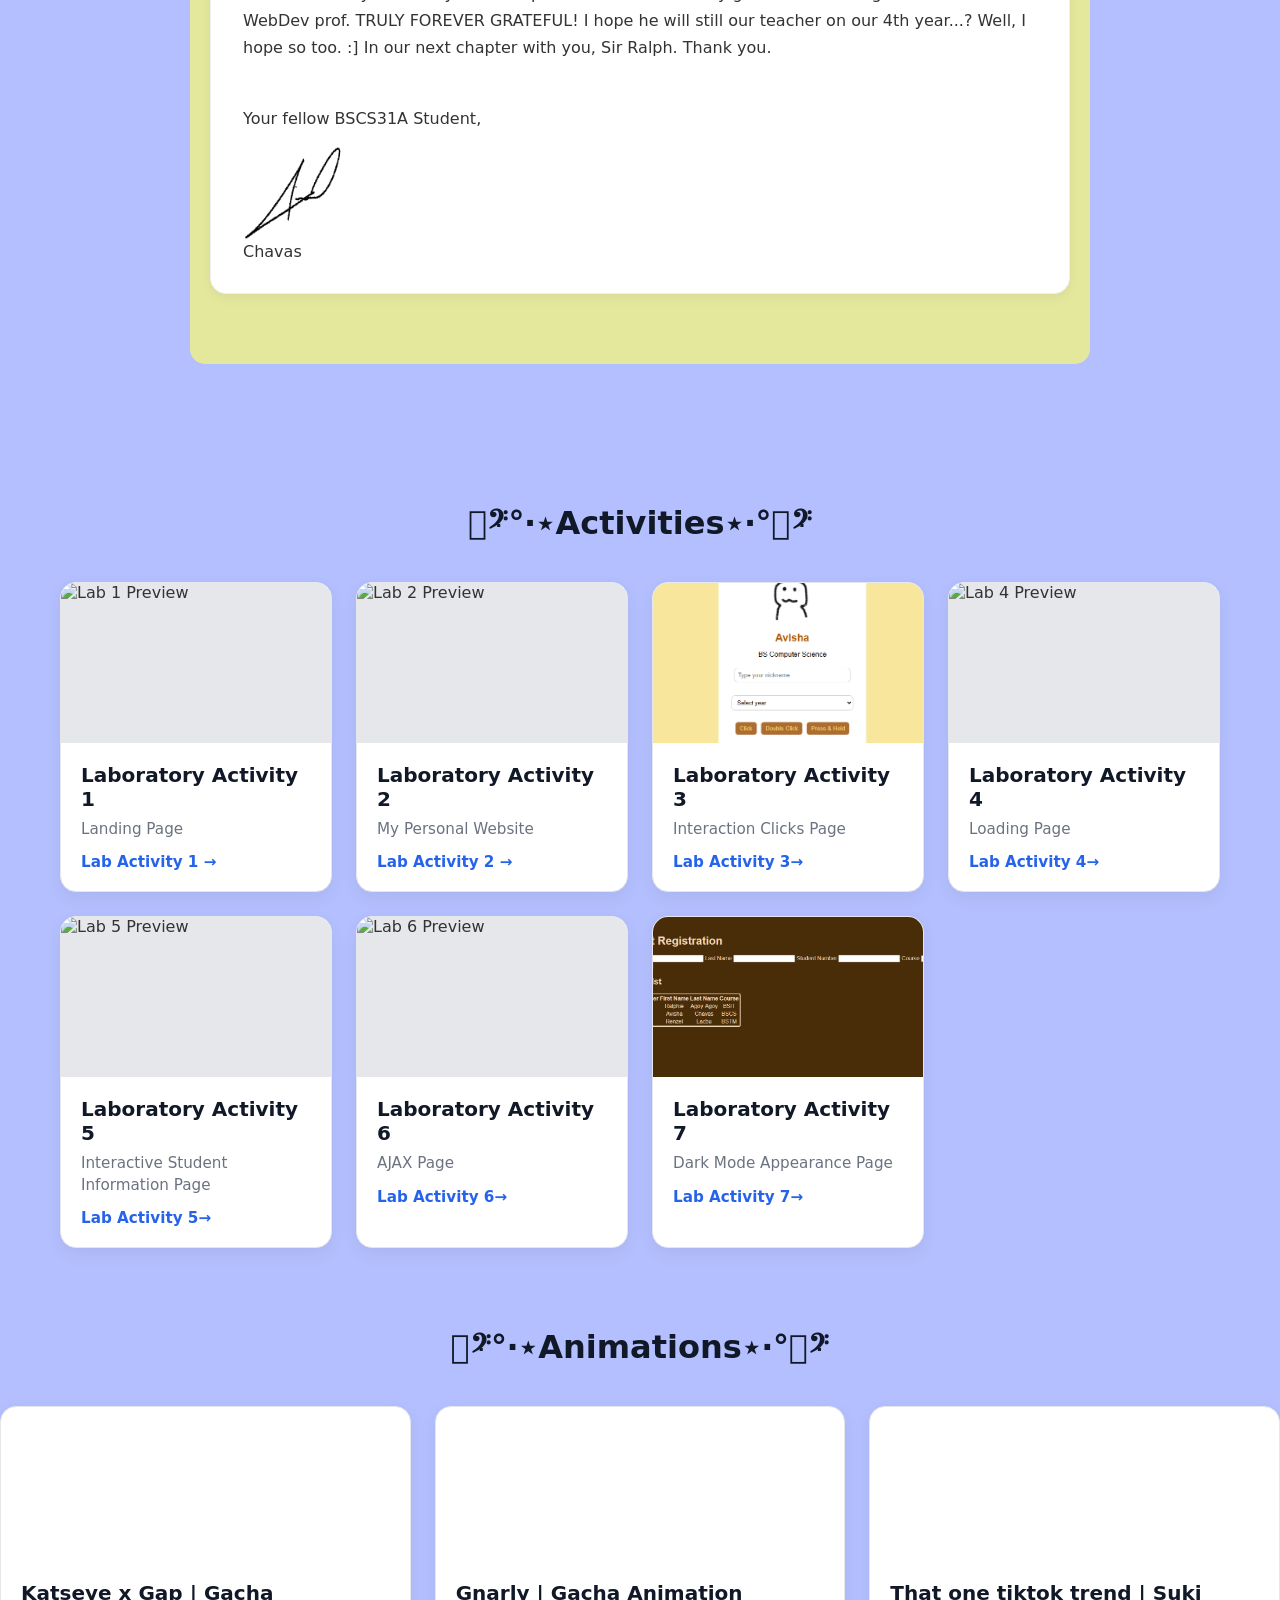
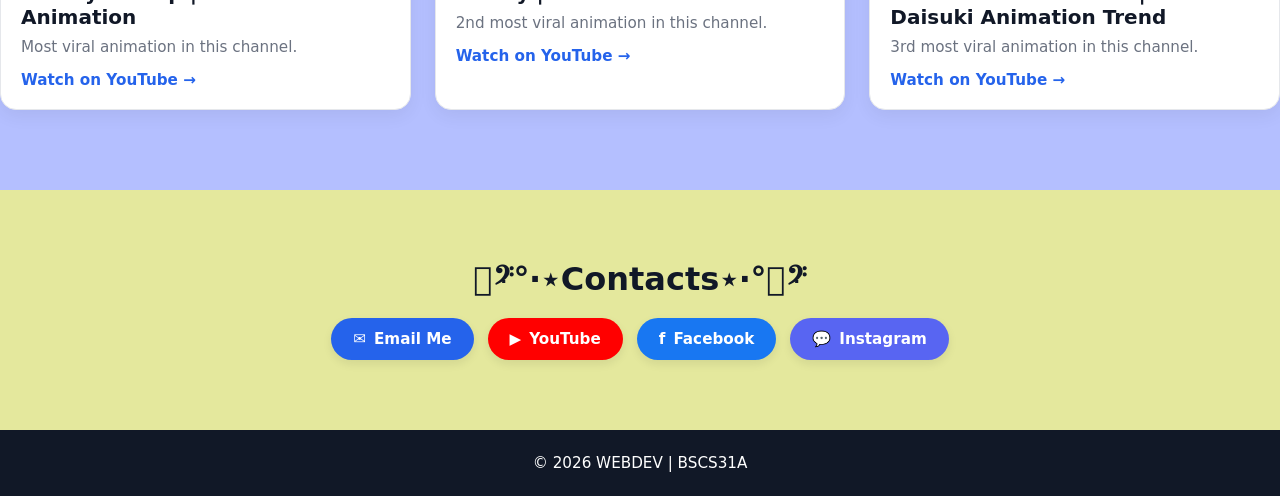
==== commit 1a73c3c7: "Update index.html" ====
--- a/index.html
+++ b/index.html
@@ -449,7 +449,9 @@
                 <li><a href="#home">Home</a></li>
                 <li><a href="#about">About</a></li>
                 <li><a href="#skills">Skills</a></li>
-                <li><a href="#projects">Projects</a></li>
+                <li><a href="#reflection">Letter</a></li>
+                <li><a href="#activities">Activities</a></li>
+                <li><a href="#projects">Sillies</a></li>
                 <li><a href="#contact">Contact</a></li>
             </ul>
         </nav>
@@ -460,7 +462,7 @@
         <div class="hero-text">
             <h2>Hello!</h2>
             <p>Welcome to my Portfolio in WEBDEV</p>
-            <a href="#projects" class="btn-projects">Projects and Hobbies</a>
+            <a href="#activities" class="btn-projects">Projects</a>
         </div>
         <div class="hero-img-container">
             <!-- Replace 'yey.png' with your avatar image file name -->
@@ -472,7 +474,7 @@
     <section id="about" class="about-section">
         <h2 class="section-title">𓏲ּ𝄢°‧⋆About Me⋆‧°𓏲ּ𝄢</h2>
         <p>
-            I'm Avi! A Computer Science student who enjoys HTML, CSS and JavaScript but also passionates arts and gacha animations! free to check it out thru my Contacts section :]
+            I'm Avi! a 20 year-old Computer Science student who enjoys HTML, CSS and JavaScript but secretly passionates arts and gacha animations! If you want to check some of my videos, free to check it out thru my Sillies section. My goal is to graduate (1 year left, i know!), continue entertaining / working my animations as soon to be a fulltime Youtuber and start living the fullest to New Zealand along with my parents. :]
         </p>
     </section>
 
@@ -490,7 +492,7 @@
     </section>
 
     <!-- Final Reflection Section -->
-    <section class="reflection-section">
+    <section id="reflection" class="reflection-section">
     <h2 class="section-title">౨˚•.✦ Final Reflection ✦.•˚୧</h2>
     
     <div class="reflection-card">
@@ -511,14 +513,14 @@
     </section>
 
     <!-- Projects / Activities Section -->
-    <section id="projects" class="activities-section">
+    <section id="activities" class="activities-section">
         <h2 class="section-title">𓏲ּ𝄢°‧⋆Activities⋆‧°𓏲ּ𝄢</h2>
         
         <div class="activity-grid">
             <!-- Laboratory Activity 1 -->
             <div class="activity-card">
                 <div class="card-preview">
-                    <img src="picture1.png" alt="Lab 4 Preview">
+                    <img src="picture1.png" alt="Lab 1 Preview">
                 </div>
                 <div class="card-content">
                     <h3>Laboratory Activity 1</h3>
@@ -554,7 +556,7 @@
             <!-- Laboratory Activity 4 -->
              <div class="activity-card">
                 <div class="card-preview">
-                    <img src="picture5.png" alt="Lab 5 Preview">
+                    <img src="picture5.png" alt="Lab 4 Preview">
                 </div>
                 <div class="card-content">
                     <h3>Laboratory Activity 4</h3>
@@ -566,7 +568,7 @@
             <!-- Laboratory Activity 5-->
              <div class="activity-card">
                 <div class="card-preview">
-                    <img src="picture6.png" alt="Lab 6 Preview">
+                    <img src="picture6.png" alt="Lab 5 Preview">
                 </div>
                 <div class="card-content">
                     <h3>Laboratory Activity 5</h3>
@@ -586,9 +588,21 @@
                     <a href="activity7.html" target="_blank">Lab Activity 6&rarr;</a>
                 </div>
                 </div>
+
+             <!-- Laboratory Activity 7-->
+             <div class="activity-card">
+                <div class="card-preview">
+                    <img src="picture8.PNG" alt="Lab 7 Preview">
+                </div>
+                <div class="card-content">
+                    <h3>Laboratory Activity 7</h3>
+                    <p>Dark Mode Appearance Page</p>
+                    <a href="index5.html" target="_blank">Lab Activity 7&rarr;</a>
+                </div>
+                </div>
     </section>
 
-    <section class="videos-section">
+    <section id="projects" class="videos-section">
     <h2 class="section-title">𓏲ּ𝄢°‧⋆Animations⋆‧°𓏲ּ𝄢</h2>
 
     <div class="activity-grid">
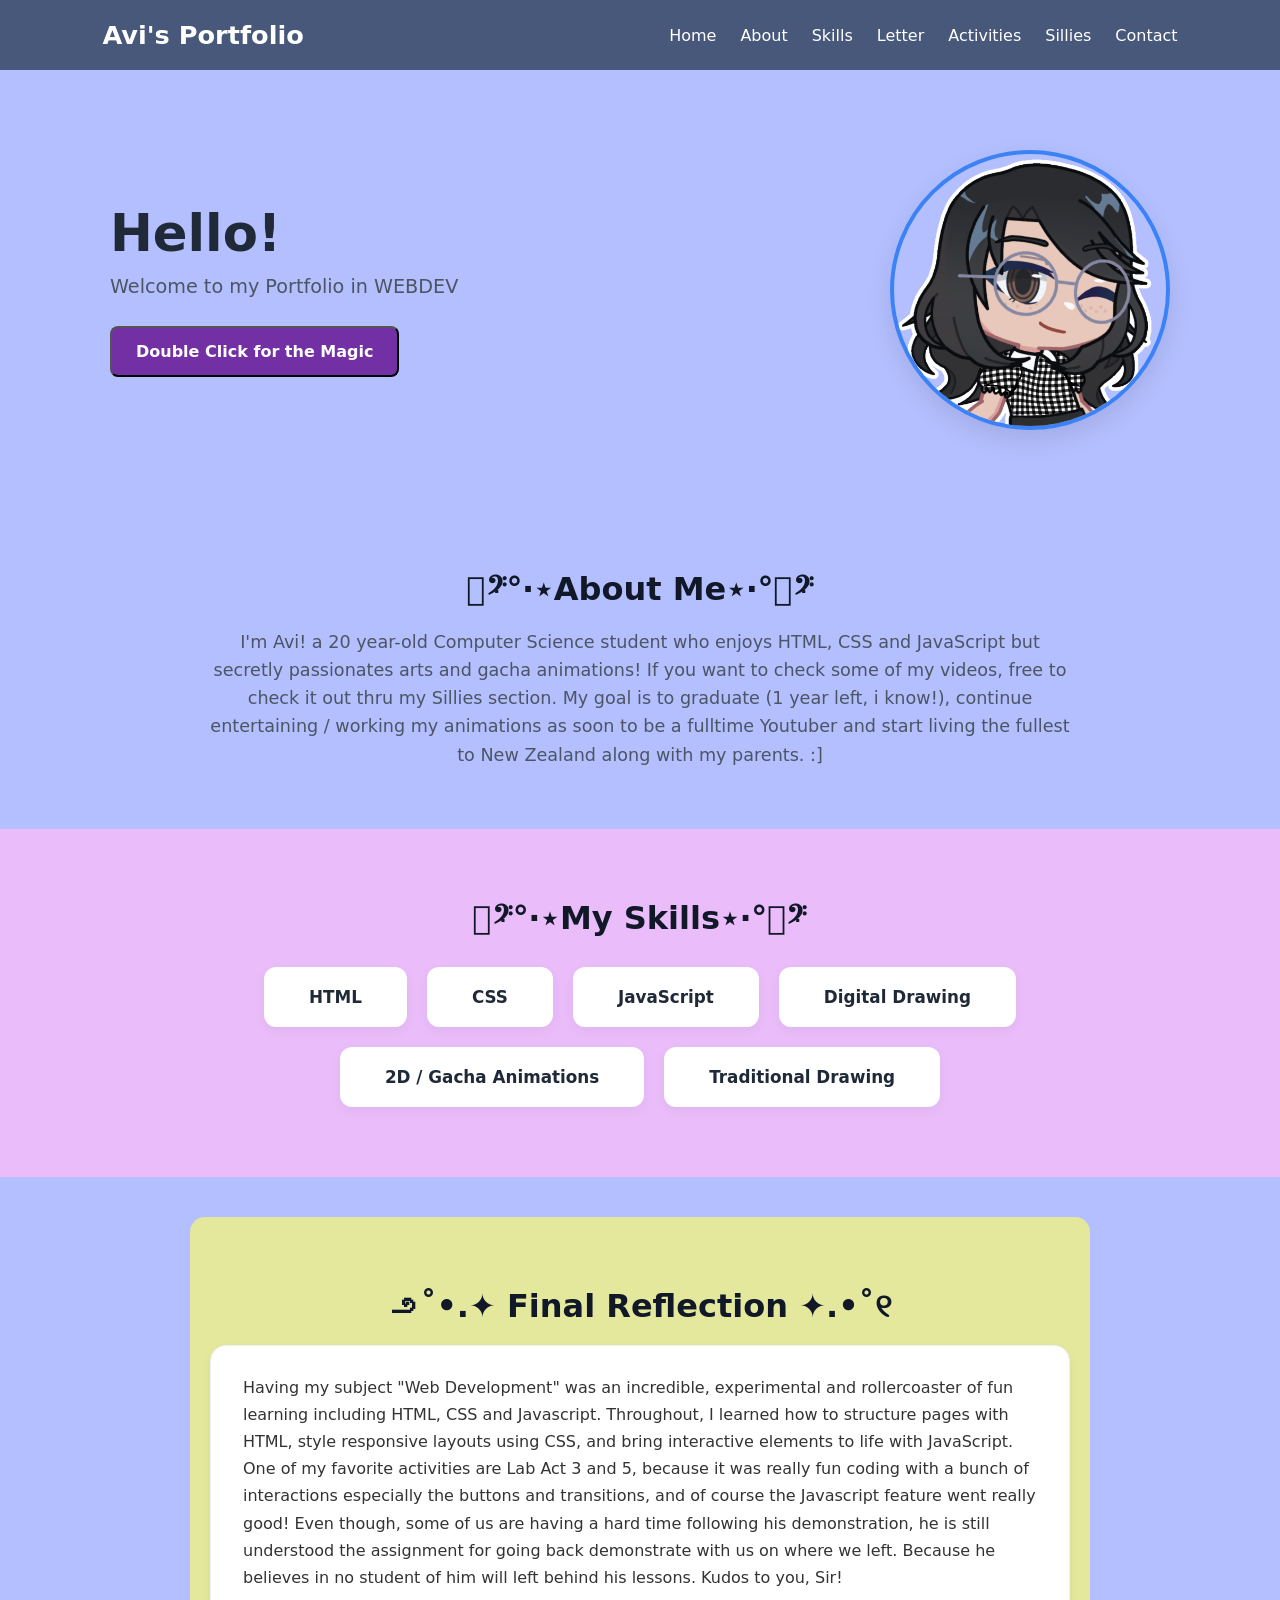
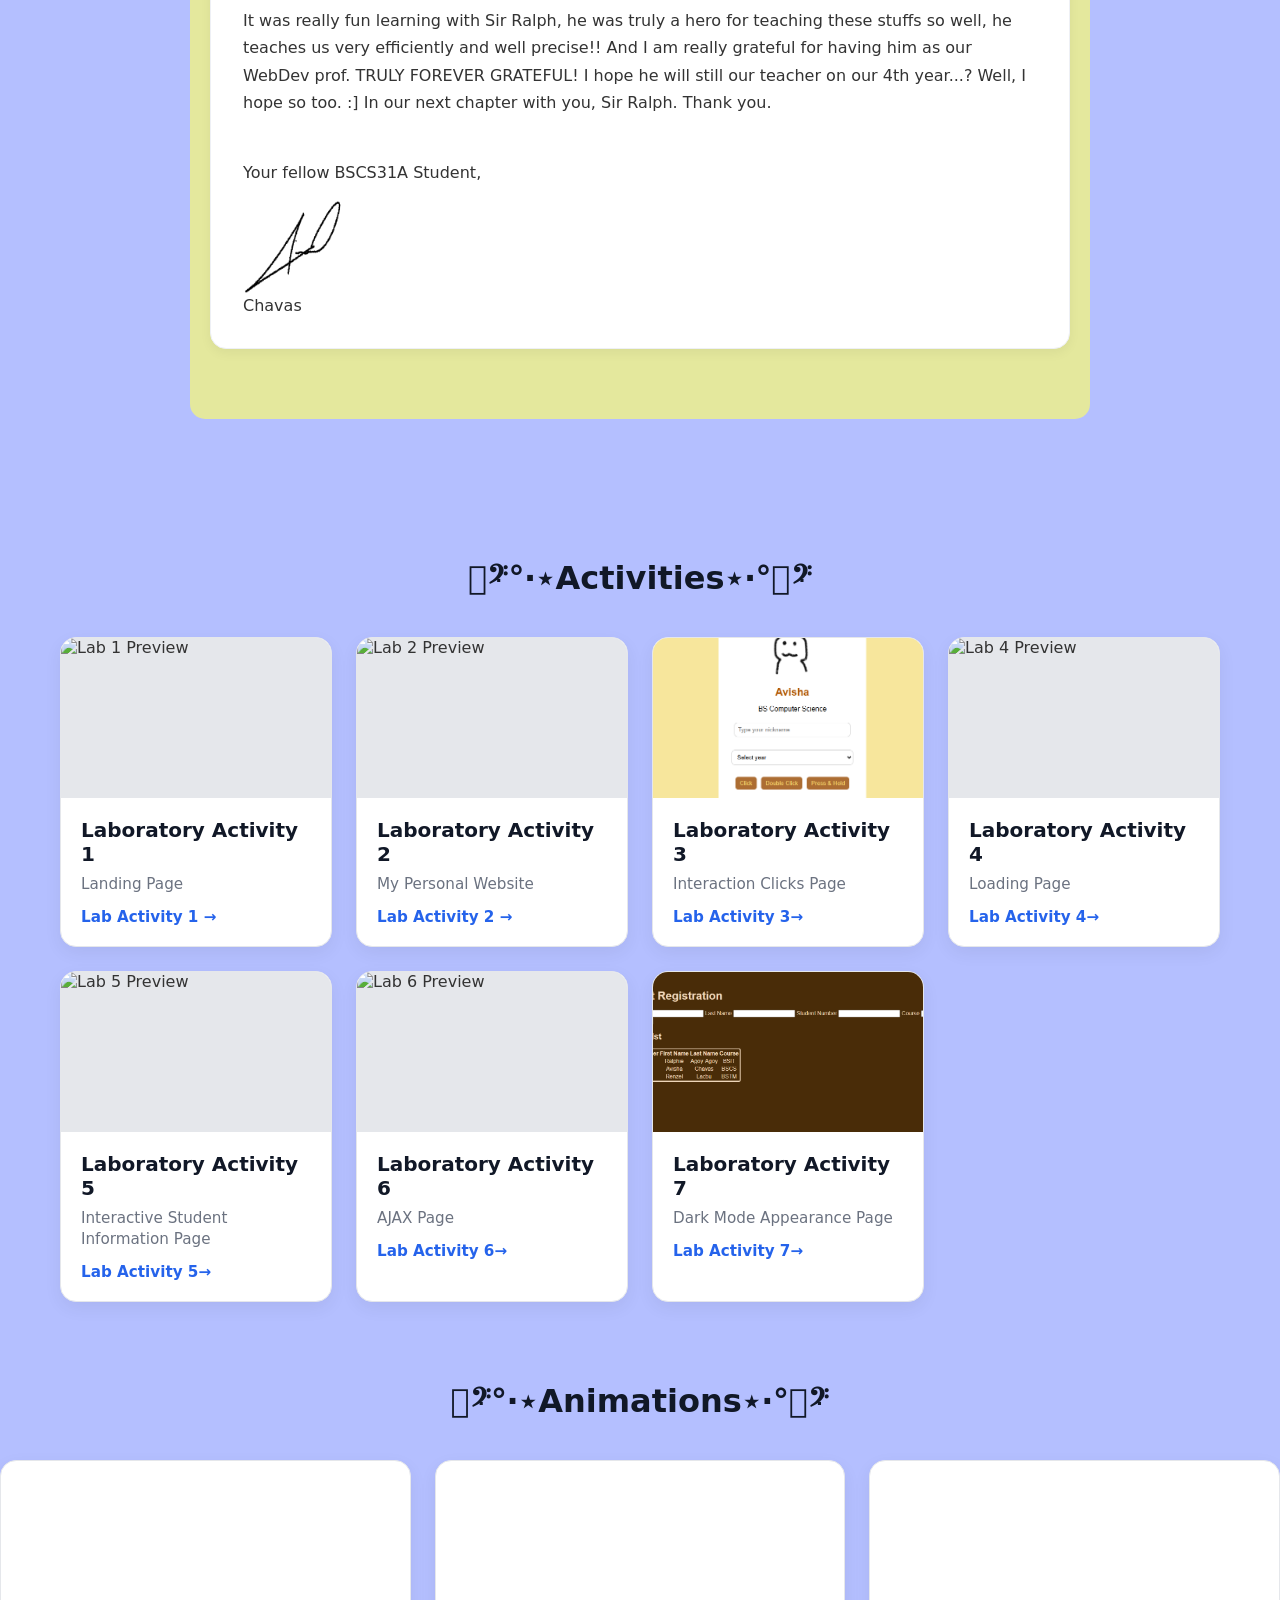
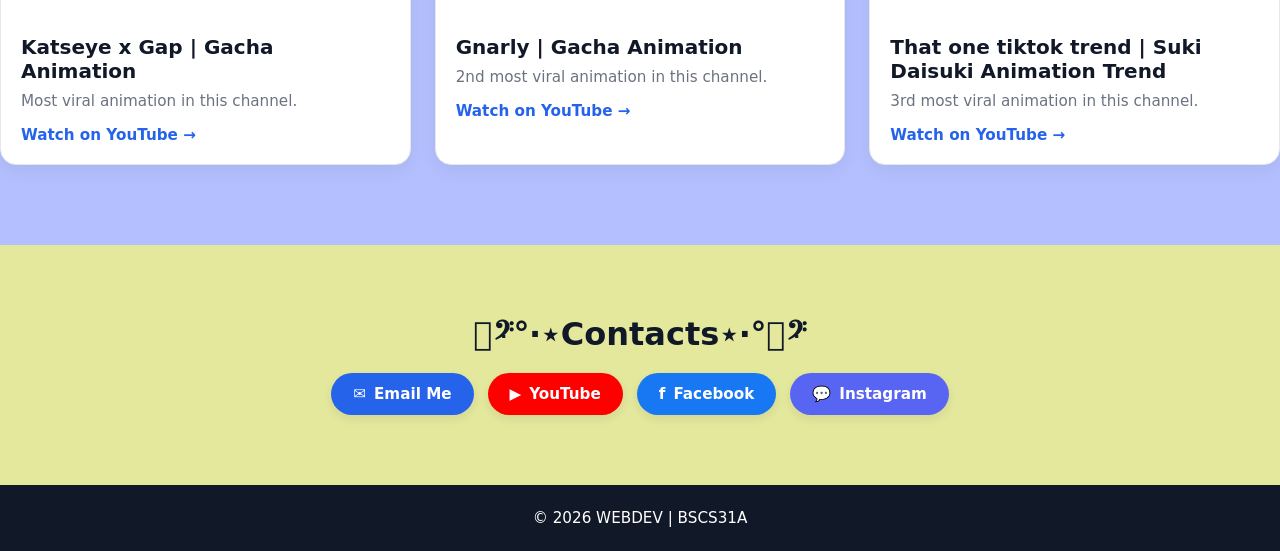
==== commit 36a51770: "Update index.html" ====
--- a/index.html
+++ b/index.html
@@ -81,6 +81,16 @@
             color: #4b5563;
             margin-bottom: 28px;
         }
+        
+      #profile-avatar {
+           transition: opacity 0.5s ease-in-out, transform 0.5s ease-in-out;
+           opacity: 1;
+        }
+
+        .fade-out {
+        opacity: 0;
+        transform: scale(0.95);
+         }
 
         .btn-projects {
             display: inline-block;
@@ -115,7 +125,7 @@
             height: 100%;
             object-fit: cover;
             transform: scale(2.0) translate(10px, 50px);
-            
+    
         }
 
         /* About Section */
@@ -460,14 +470,14 @@
     <!-- Main Hero Section -->
     <section id="home" class="hero">
         <div class="hero-text">
-            <h2>Hello!</h2>
-            <p>Welcome to my Portfolio in WEBDEV</p>
-            <a href="#activities" class="btn-projects">Projects</a>
-        </div>
-        <div class="hero-img-container">
-            <!-- Replace 'yey.png' with your avatar image file name -->
-            <img src="gacha.png" alt="Profile Avatar">
-        </div>
+                <h2>Hello!</h2>
+        <p>Welcome to my Portfolio in WEBDEV</p>
+        <!-- Ginawa nating button para hindi ka ma-redirect sa #activities -->
+        <button type="button" class="btn-projects" id="magic-btn">Double Click for the Magic</button>
+    </div>
+    <div class="hero-img-container">
+        <img src="gacha.png" alt="Profile Avatar" id="profile-avatar">
+    </div>
     </section>
 
     <!-- About Me Section -->
@@ -498,7 +508,7 @@
     <div class="reflection-card">
         <p>
             Having my subject "Web Development" was an incredible, experimental and rollercoaster of fun learning including HTML, CSS and Javascript.
-            Throughout, I learned how to structure pages with HTML, style responsive layouts using CSS, and bring interactive elements to life with JavaScript. Even though, some of us are having a hard time following his demonstration, he is still understood the assignment for going back demonstrate with us on where we left. Because he believes in no student of him will left behind his lessons. Kudos to you, Sir!
+            Throughout, I learned how to structure pages with HTML, style responsive layouts using CSS, and bring interactive elements to life with JavaScript. One of my favorite activities are Lab Act 3 and 5, because it was really fun coding with a bunch of interactions especially the buttons and transitions, and of course the Javascript feature went really good!  Even though, some of us are having a hard time following his demonstration, he is still understood the assignment for going back demonstrate with us on where we left. Because he believes in no student of him will left behind his lessons. Kudos to you, Sir!
         </p>
         <p>
             It was really fun learning with Sir Ralph, he was truly a hero for teaching these stuffs so well, he teaches us very efficiently and well precise!! And I am really grateful for having him as our WebDev prof. TRULY FOREVER GRATEFUL! I hope he will still our teacher on our 4th year...? Well, I hope so too. :] In our next chapter with you, Sir Ralph. Thank you.
@@ -702,4 +712,5 @@
     </footer>
 
 </body>
+<script src="scriptportfolio.js"></script>
 </html>
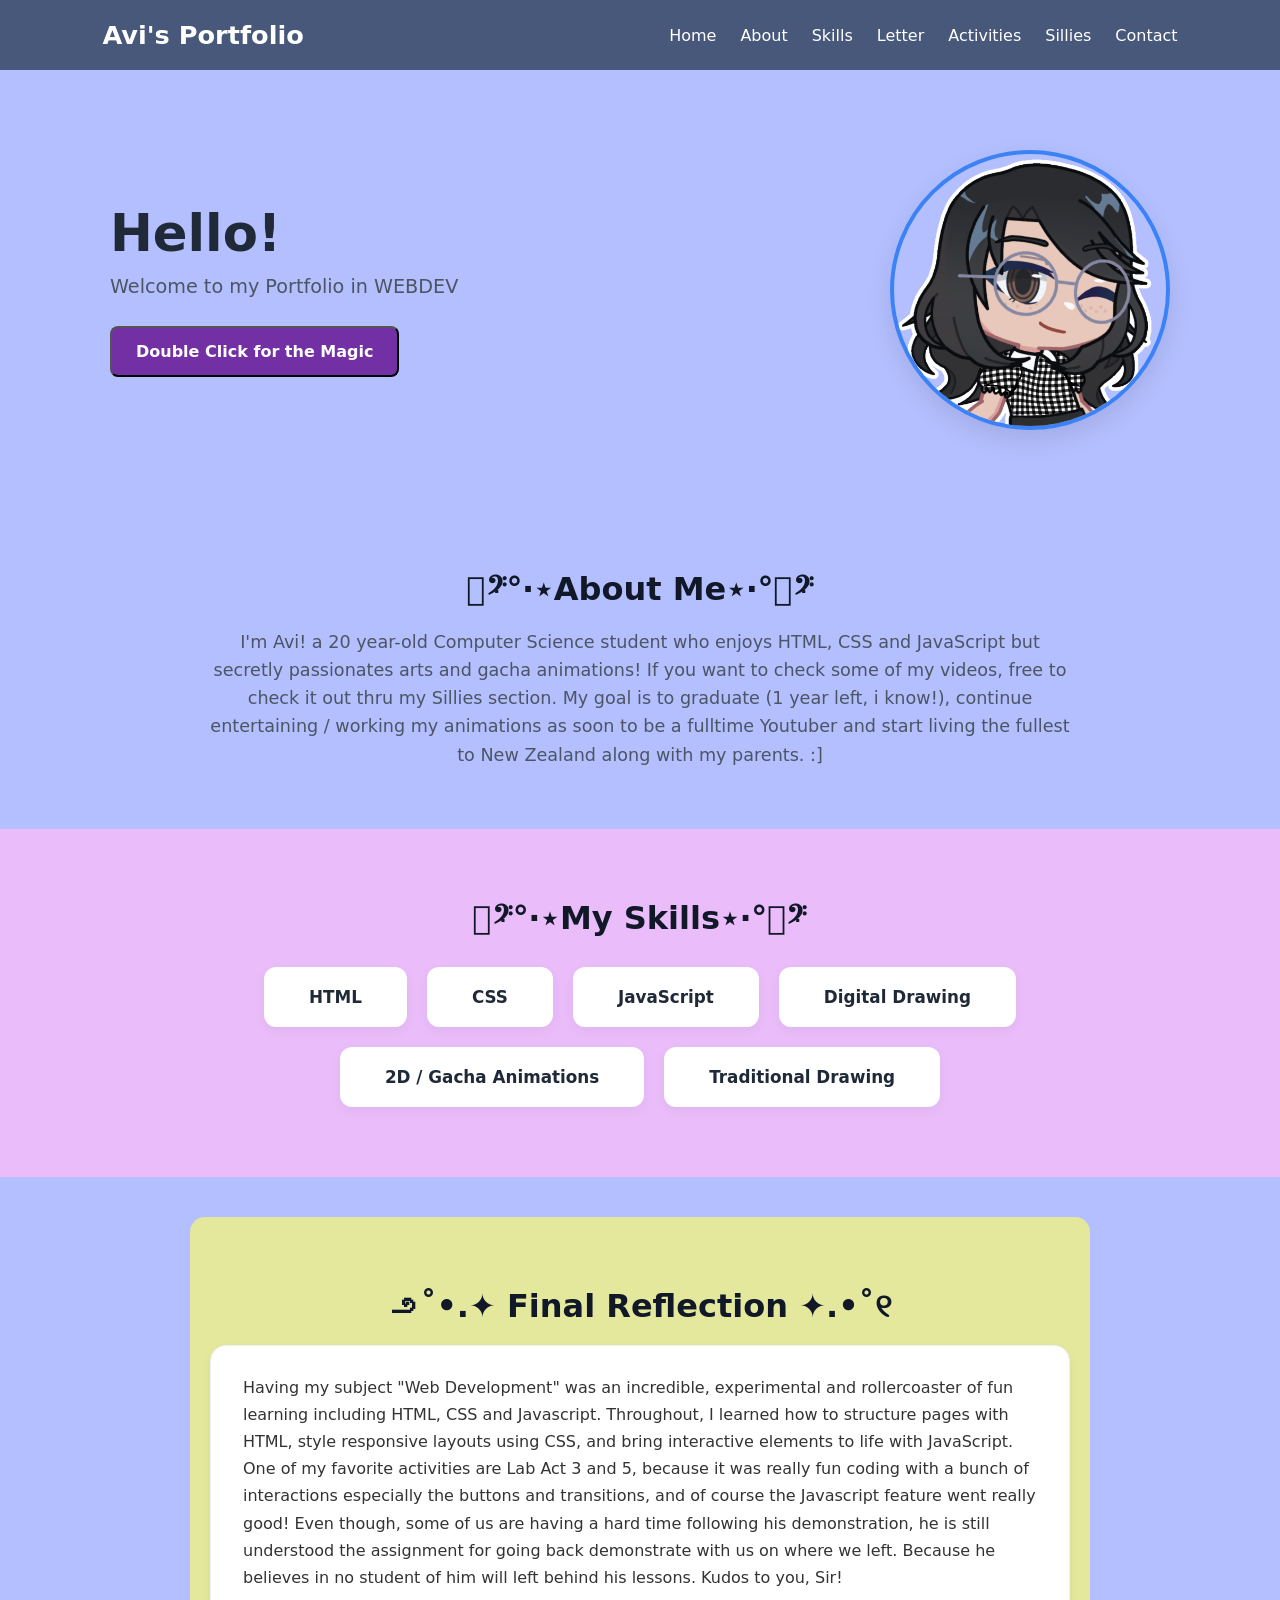
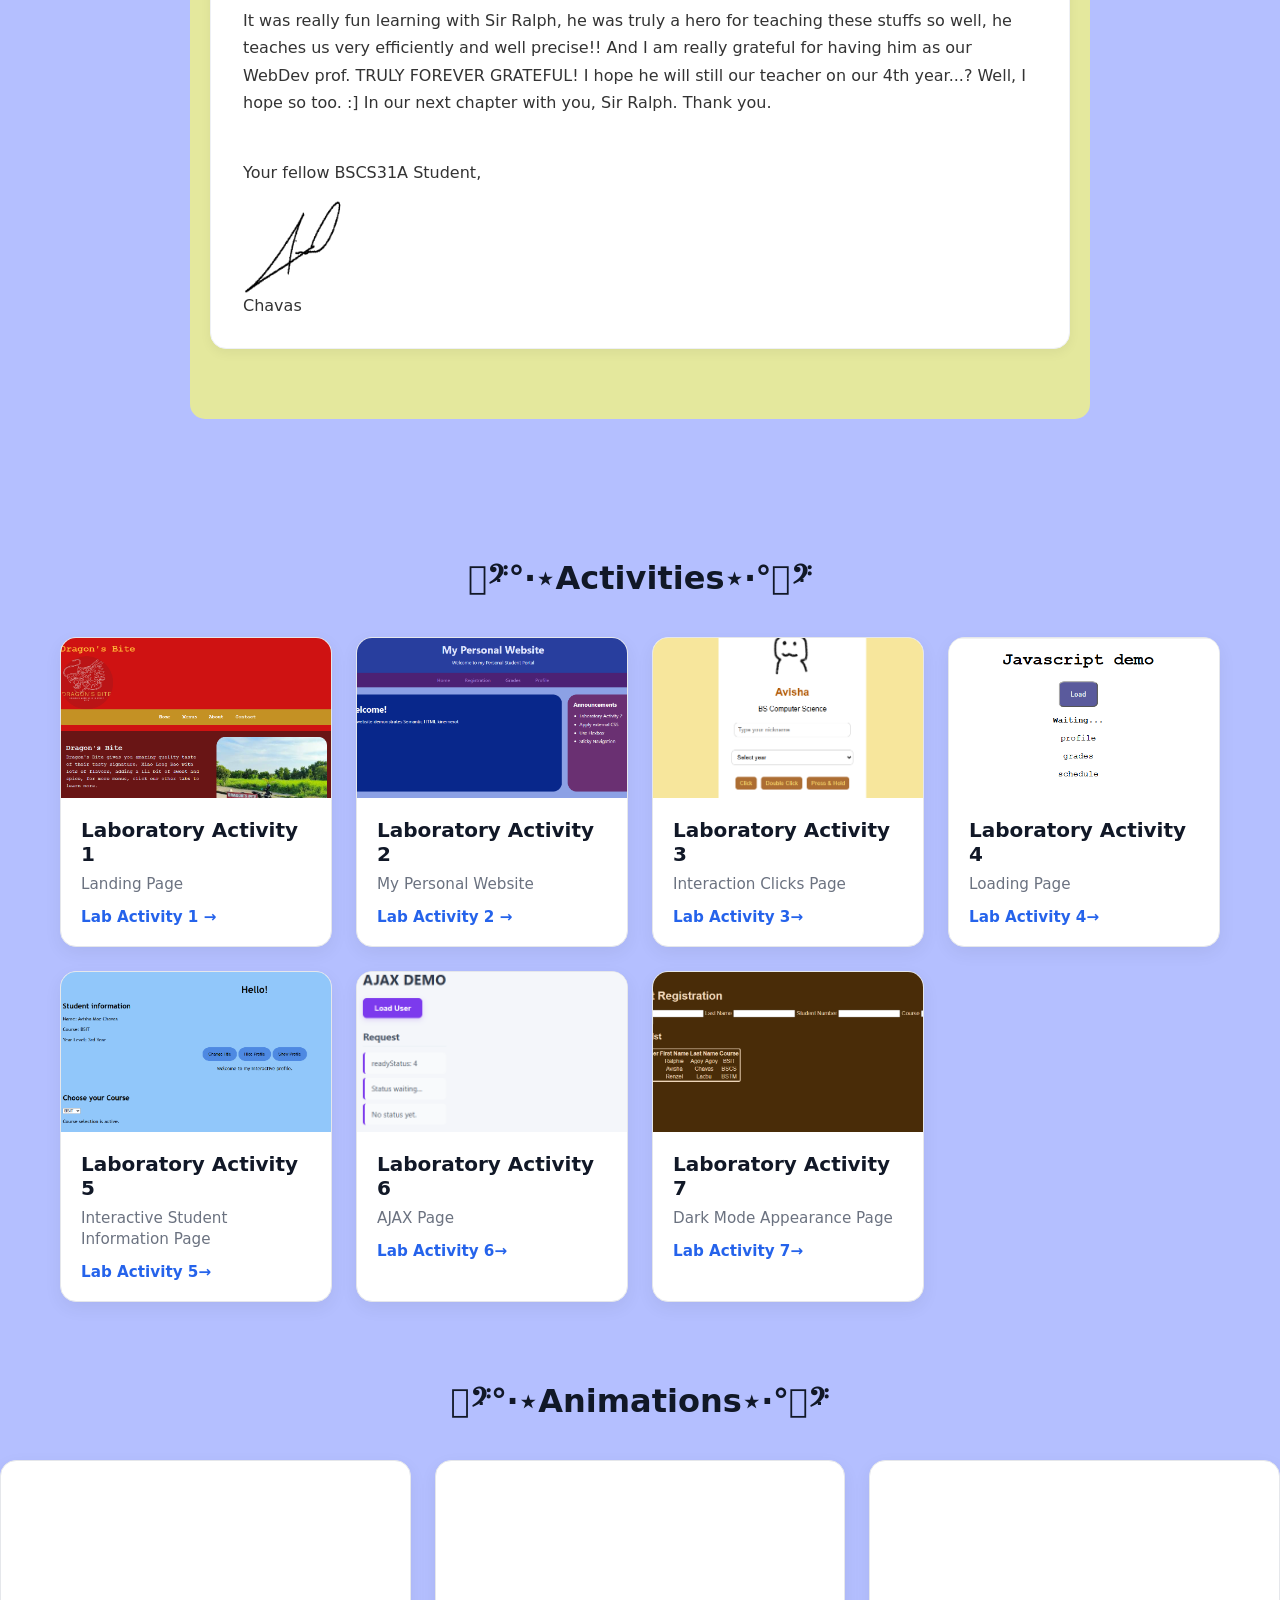
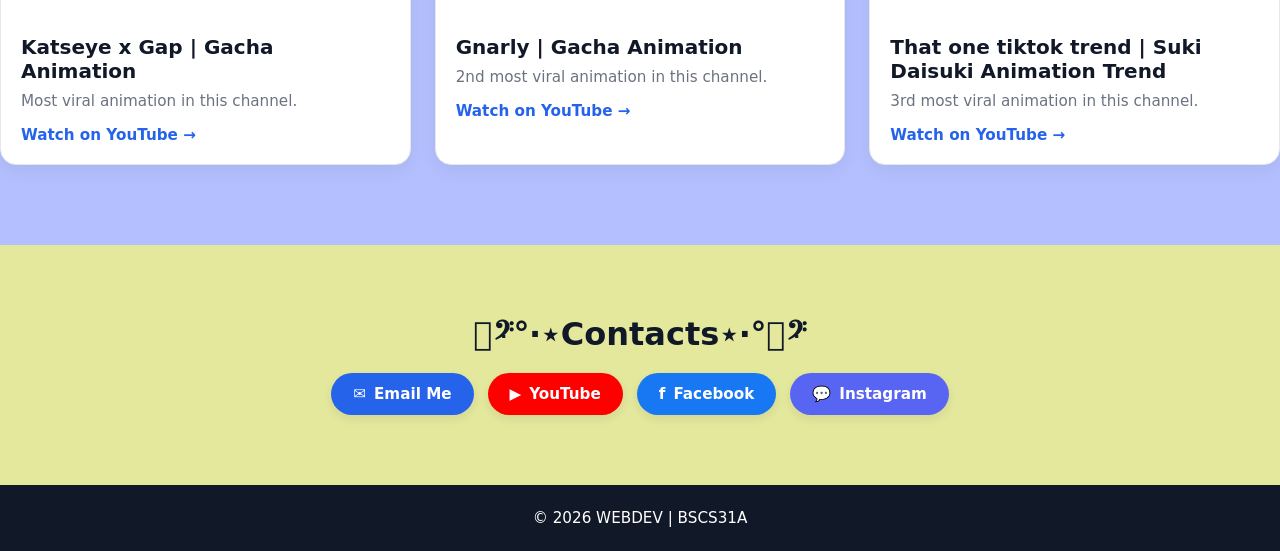
==== commit dccba07d: "Update png index.html" ====
--- a/index.html
+++ b/index.html
@@ -530,7 +530,7 @@
             <!-- Laboratory Activity 1 -->
             <div class="activity-card">
                 <div class="card-preview">
-                    <img src="picture1.png" alt="Lab 1 Preview">
+                    <img src="picture1.PNG" alt="Lab 1 Preview">
                 </div>
                 <div class="card-content">
                     <h3>Laboratory Activity 1</h3>
@@ -542,7 +542,7 @@
             <!-- Laboratory Activity 2 -->
             <div class="activity-card">
                 <div class="card-preview">
-                    <img src="picture2.png" alt="Lab 2 Preview">
+                    <img src="picture2.PNG" alt="Lab 2 Preview">
                 </div>
                 <div class="card-content">
                     <h3>Laboratory Activity 2</h3>
@@ -566,7 +566,7 @@
             <!-- Laboratory Activity 4 -->
              <div class="activity-card">
                 <div class="card-preview">
-                    <img src="picture5.png" alt="Lab 4 Preview">
+                    <img src="picture5.PNG" alt="Lab 4 Preview">
                 </div>
                 <div class="card-content">
                     <h3>Laboratory Activity 4</h3>
@@ -578,7 +578,7 @@
             <!-- Laboratory Activity 5-->
              <div class="activity-card">
                 <div class="card-preview">
-                    <img src="picture6.png" alt="Lab 5 Preview">
+                    <img src="picture6.PNG" alt="Lab 5 Preview">
                 </div>
                 <div class="card-content">
                     <h3>Laboratory Activity 5</h3>
@@ -590,7 +590,7 @@
             <!-- Laboratory Activity 6-->
              <div class="activity-card">
                 <div class="card-preview">
-                    <img src="picture7.png" alt="Lab 6 Preview">
+                    <img src="picture7.PNG" alt="Lab 6 Preview">
                 </div>
                 <div class="card-content">
                     <h3>Laboratory Activity 6</h3>
